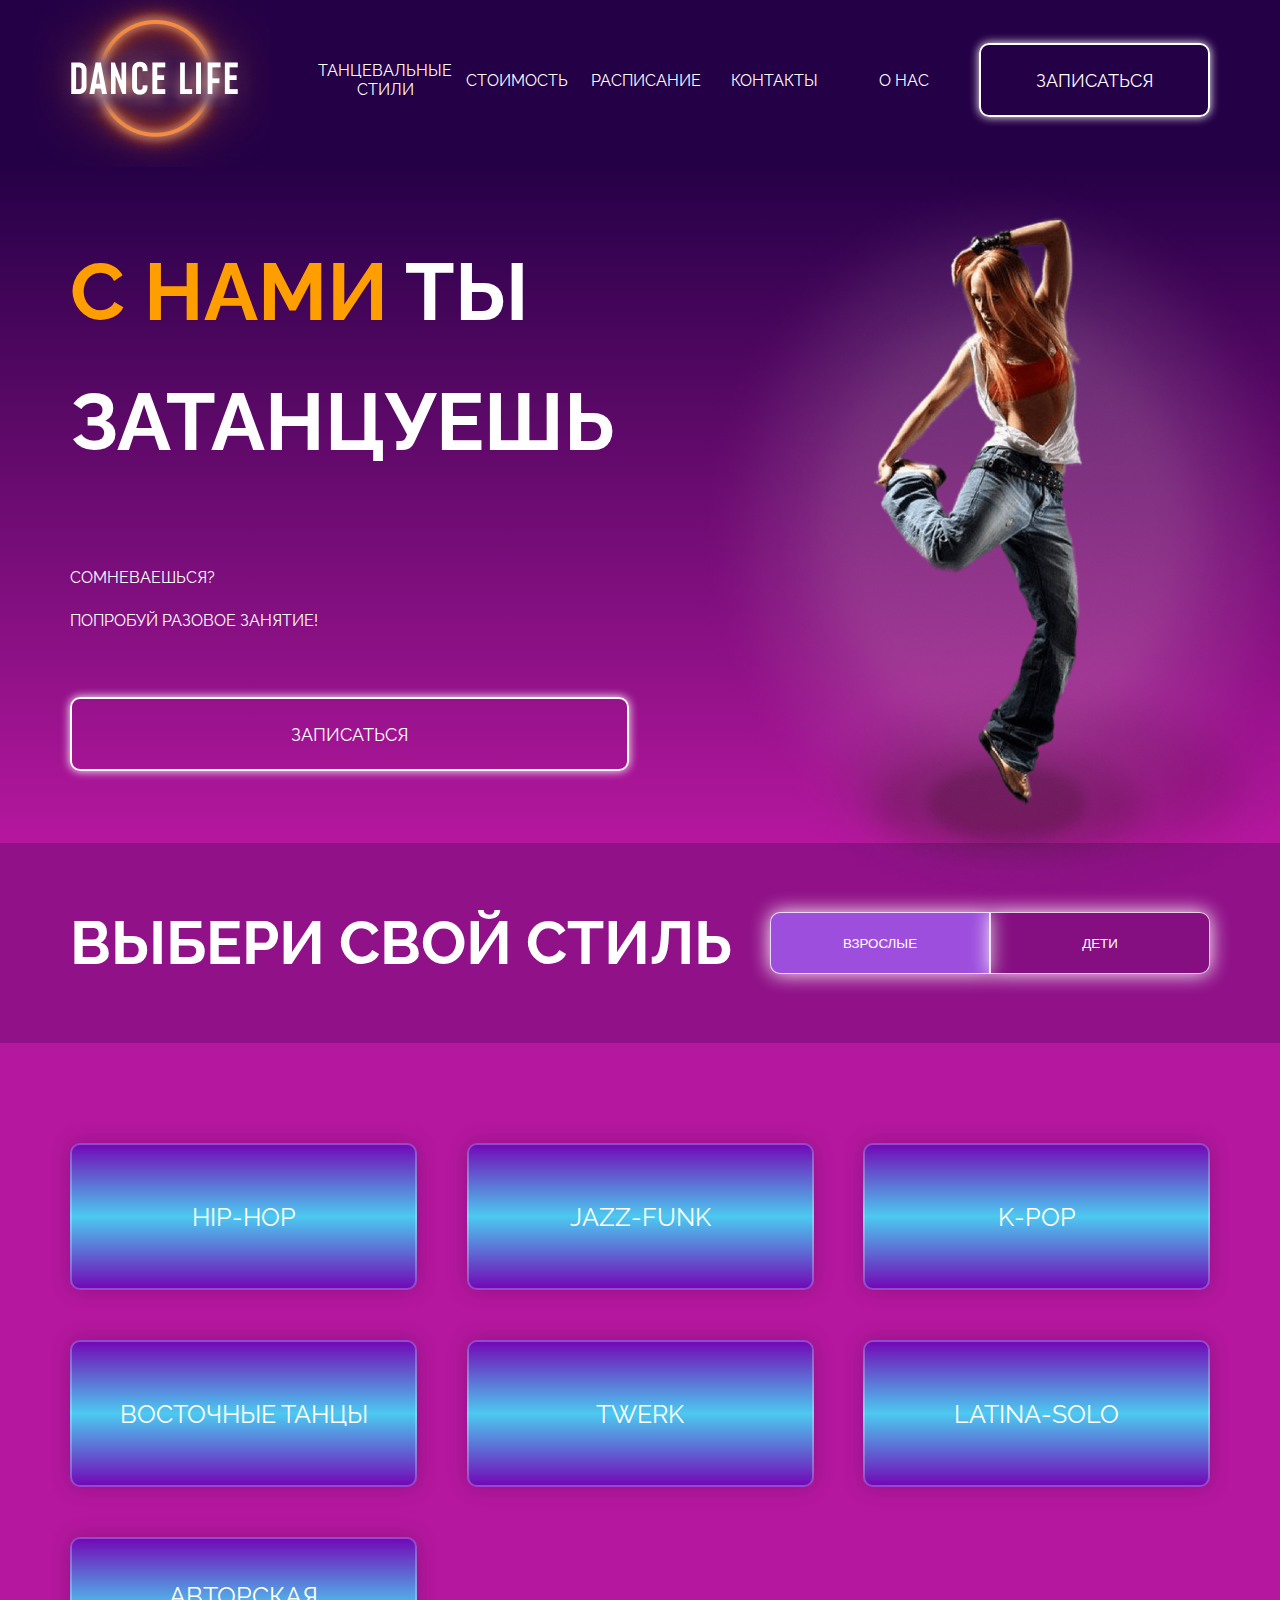
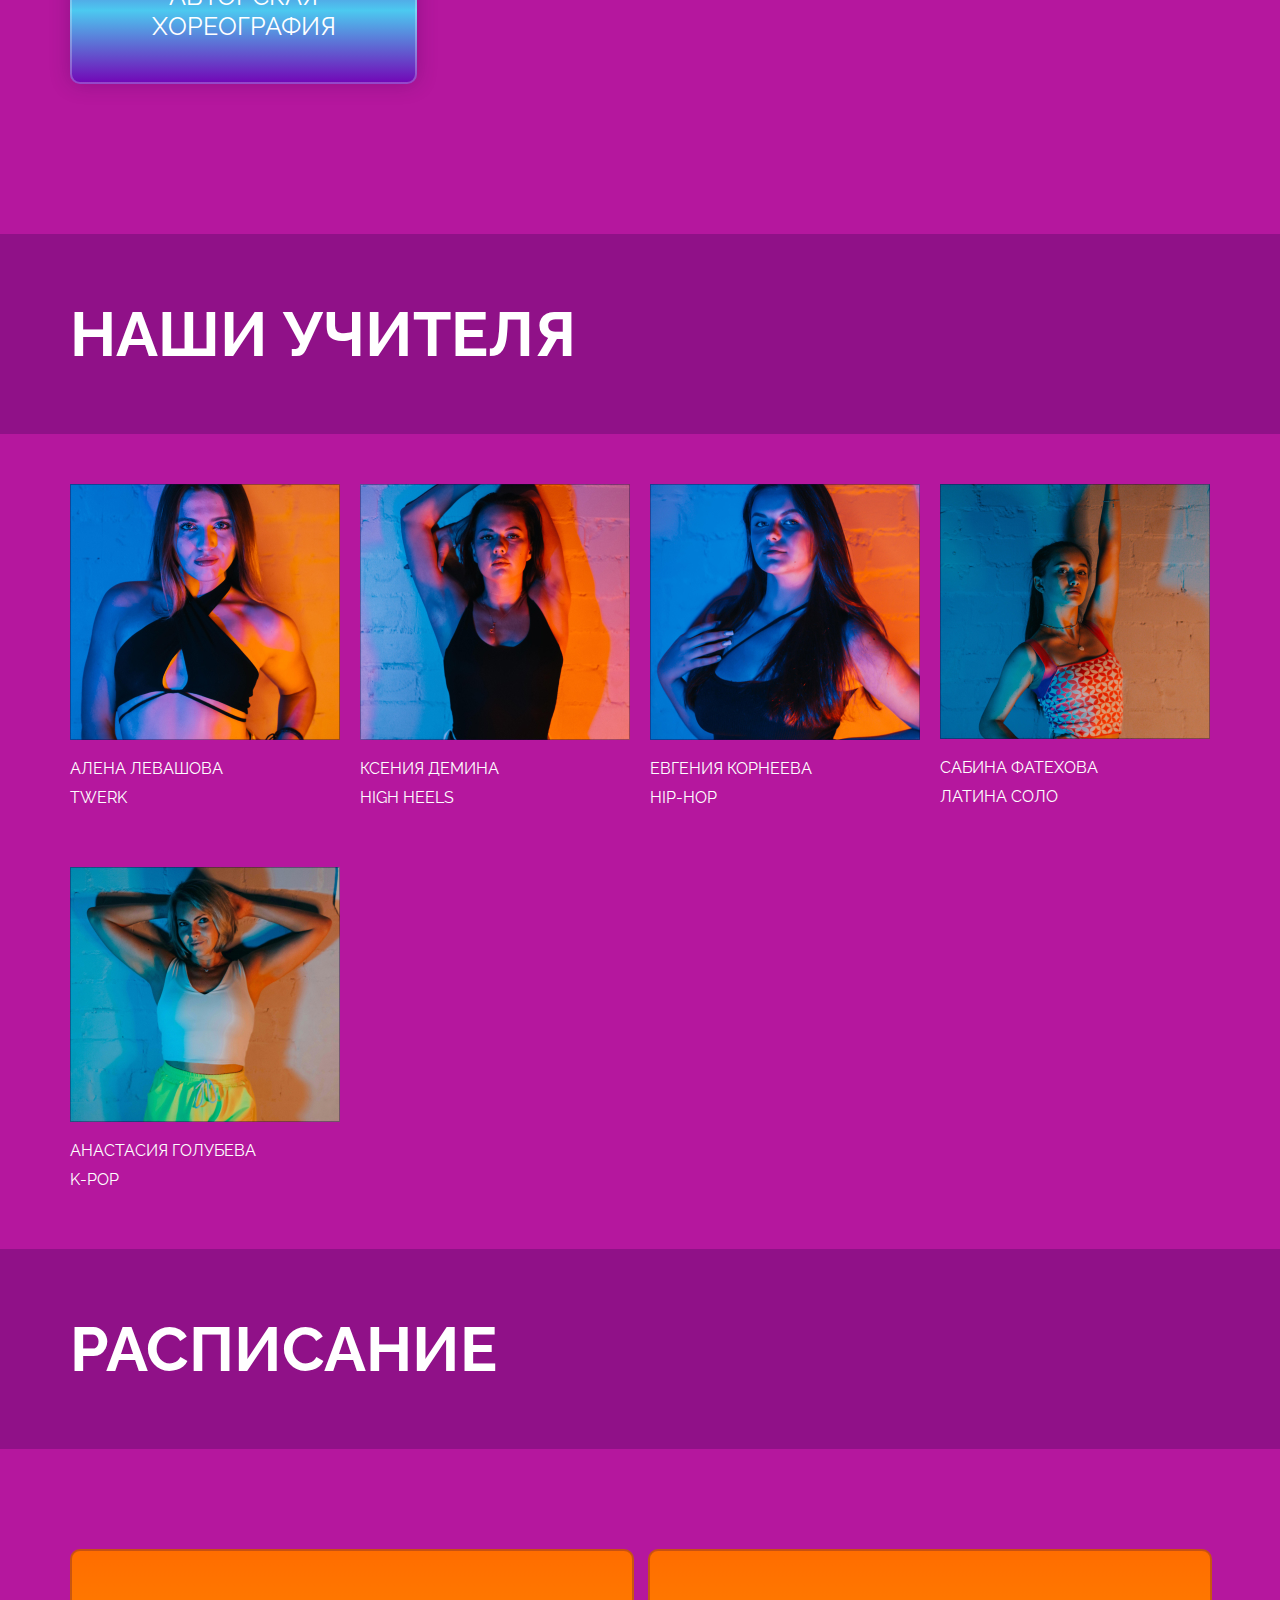
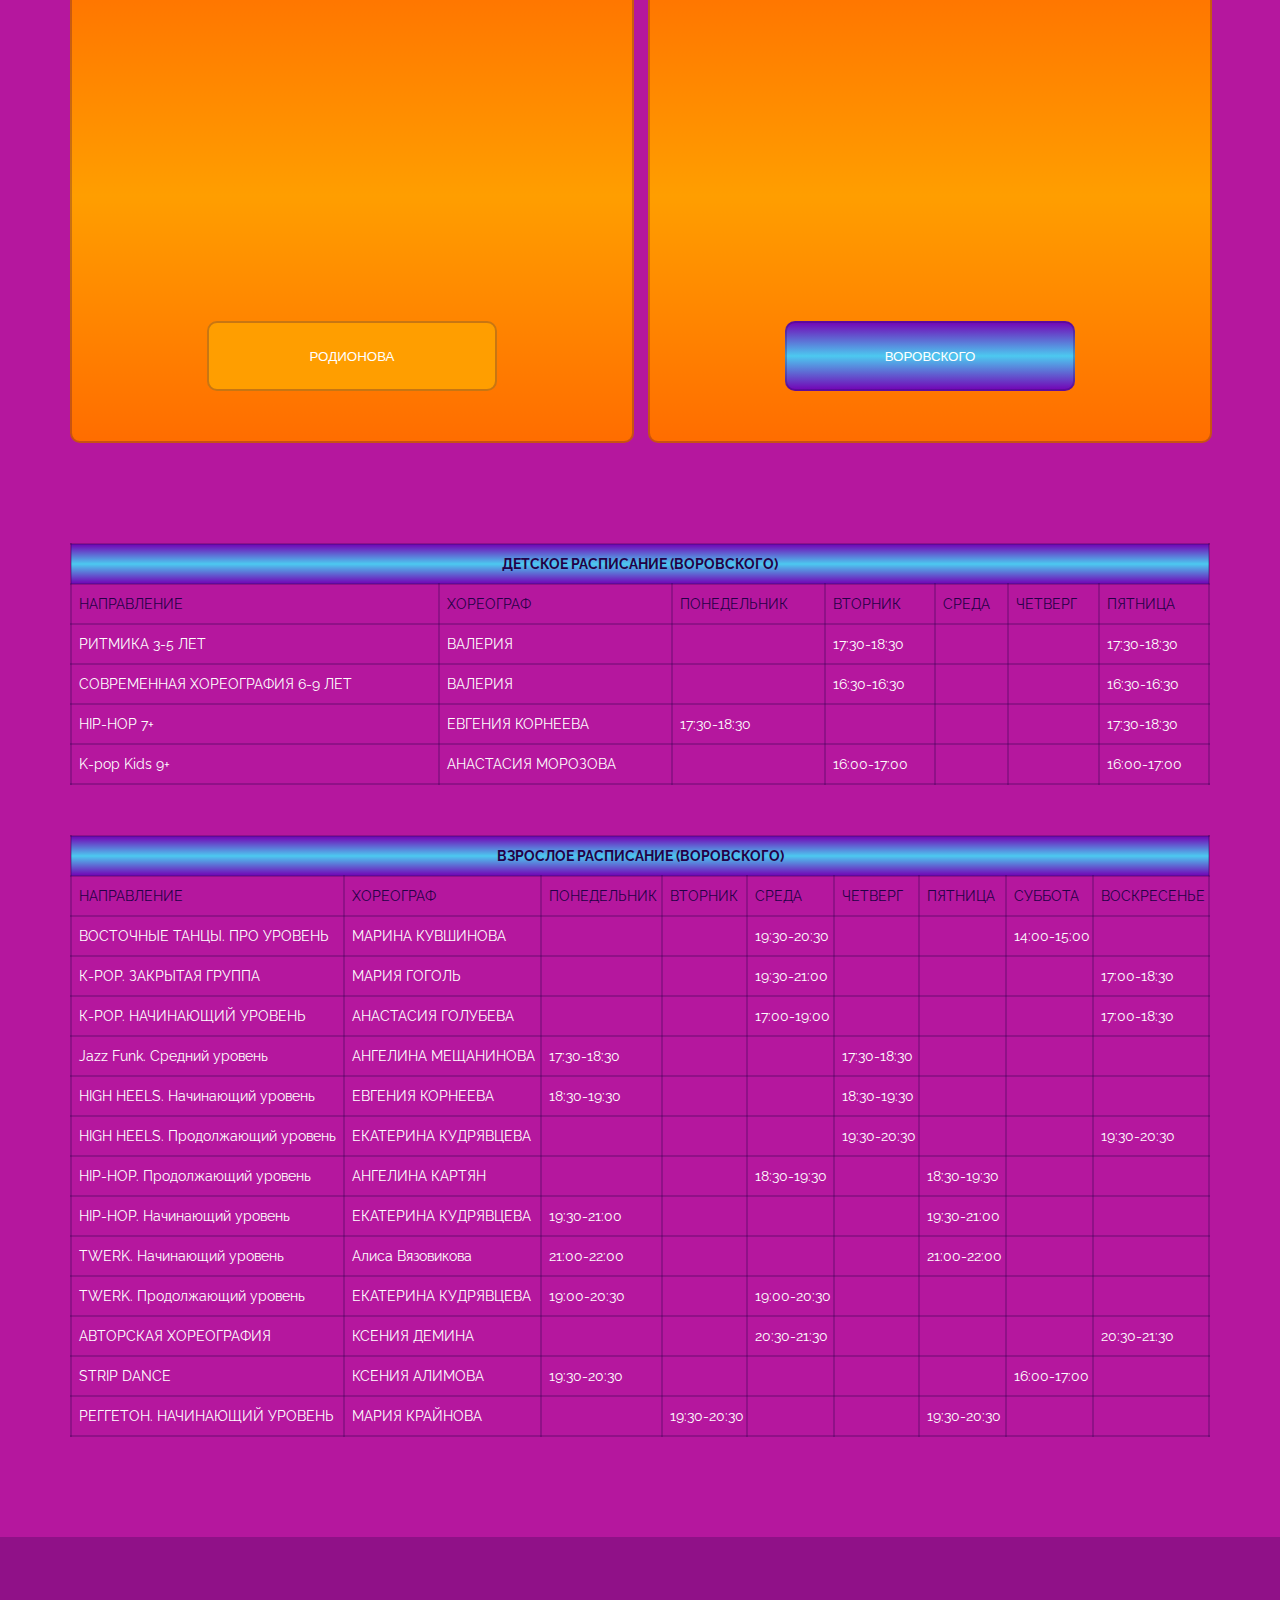
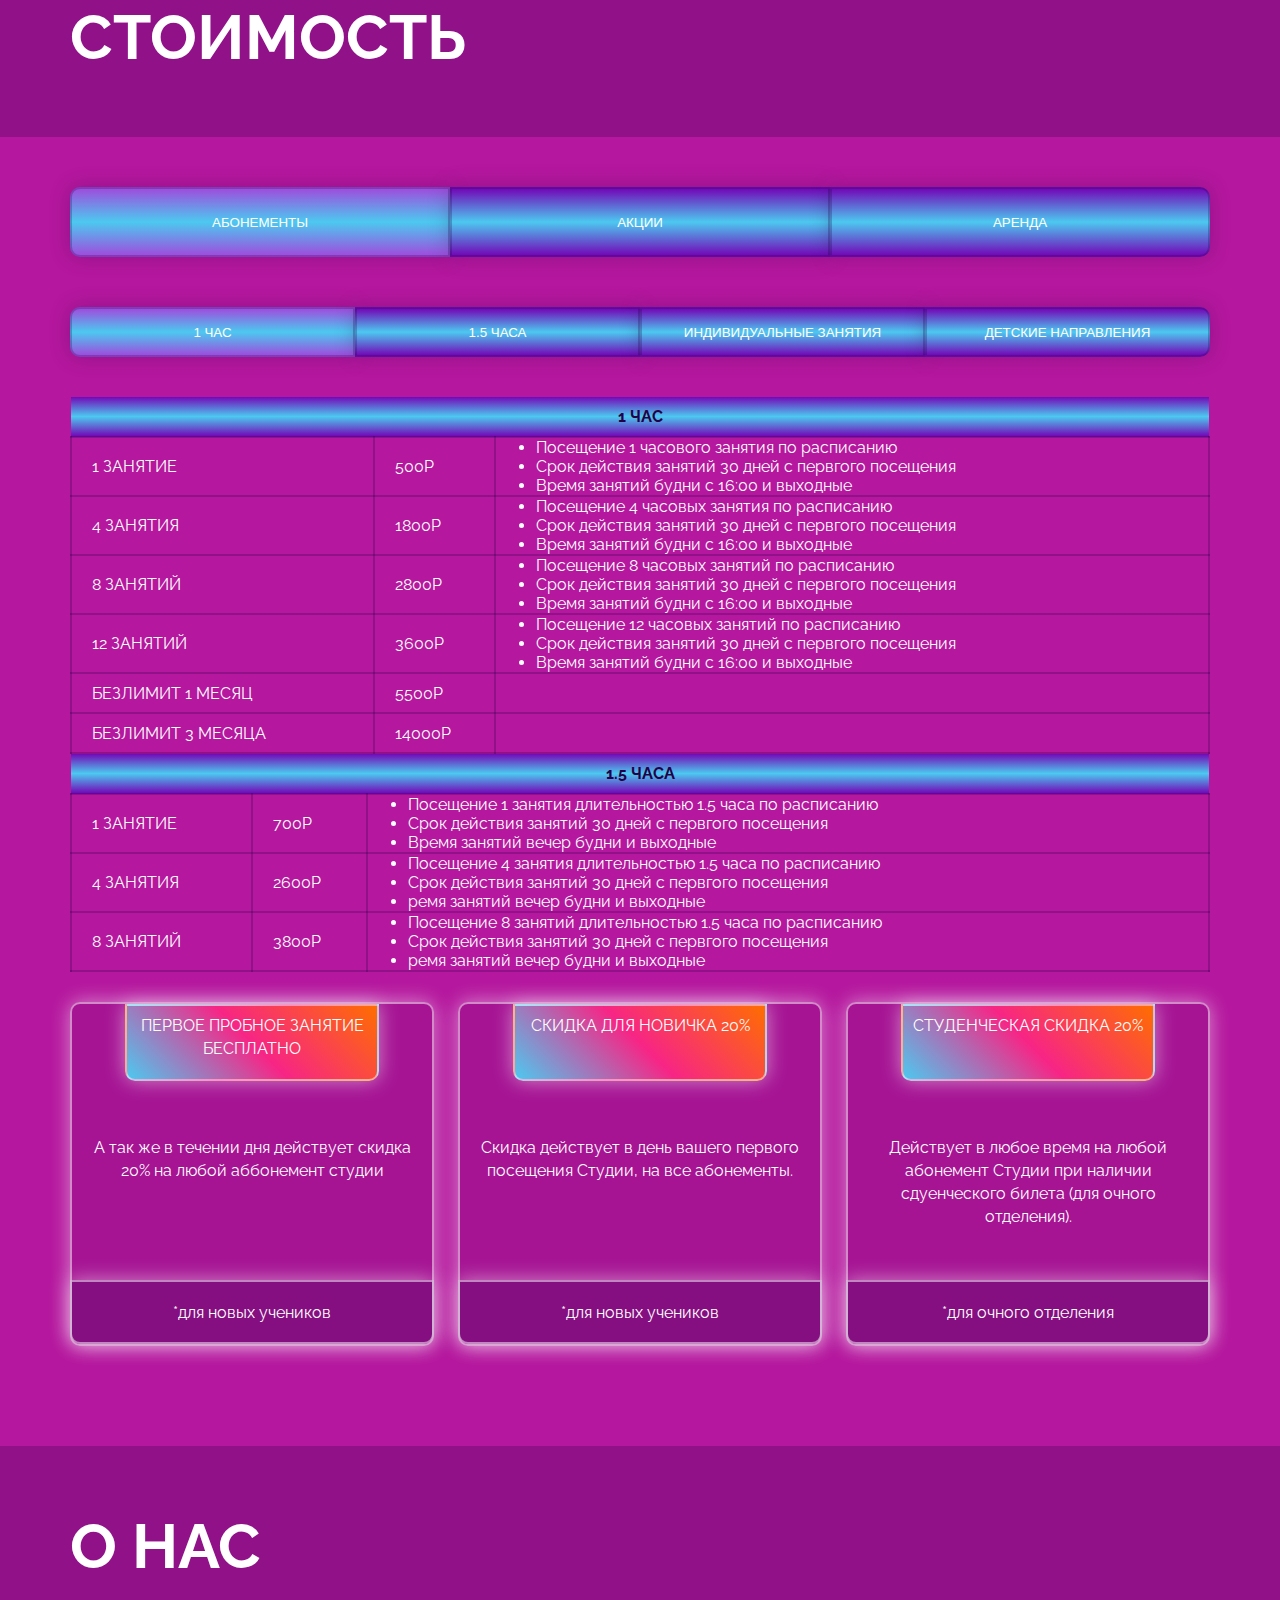
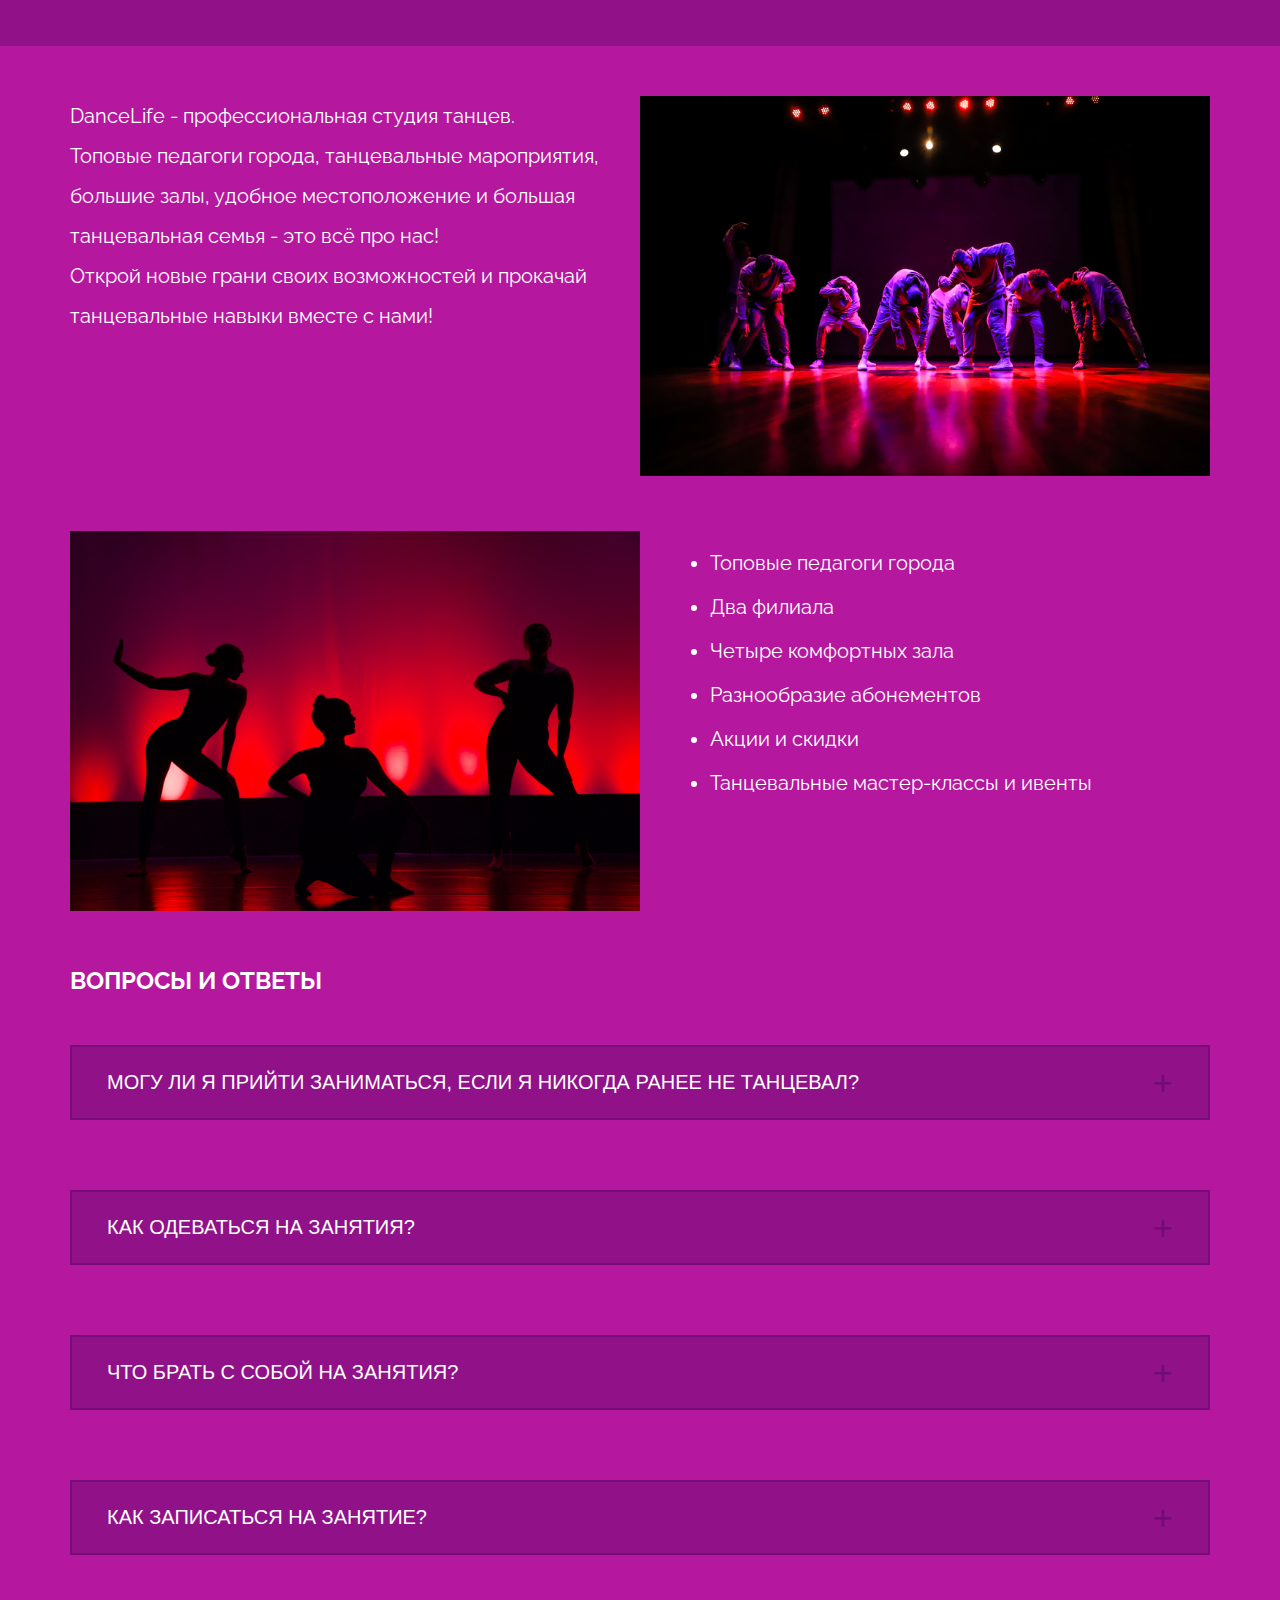
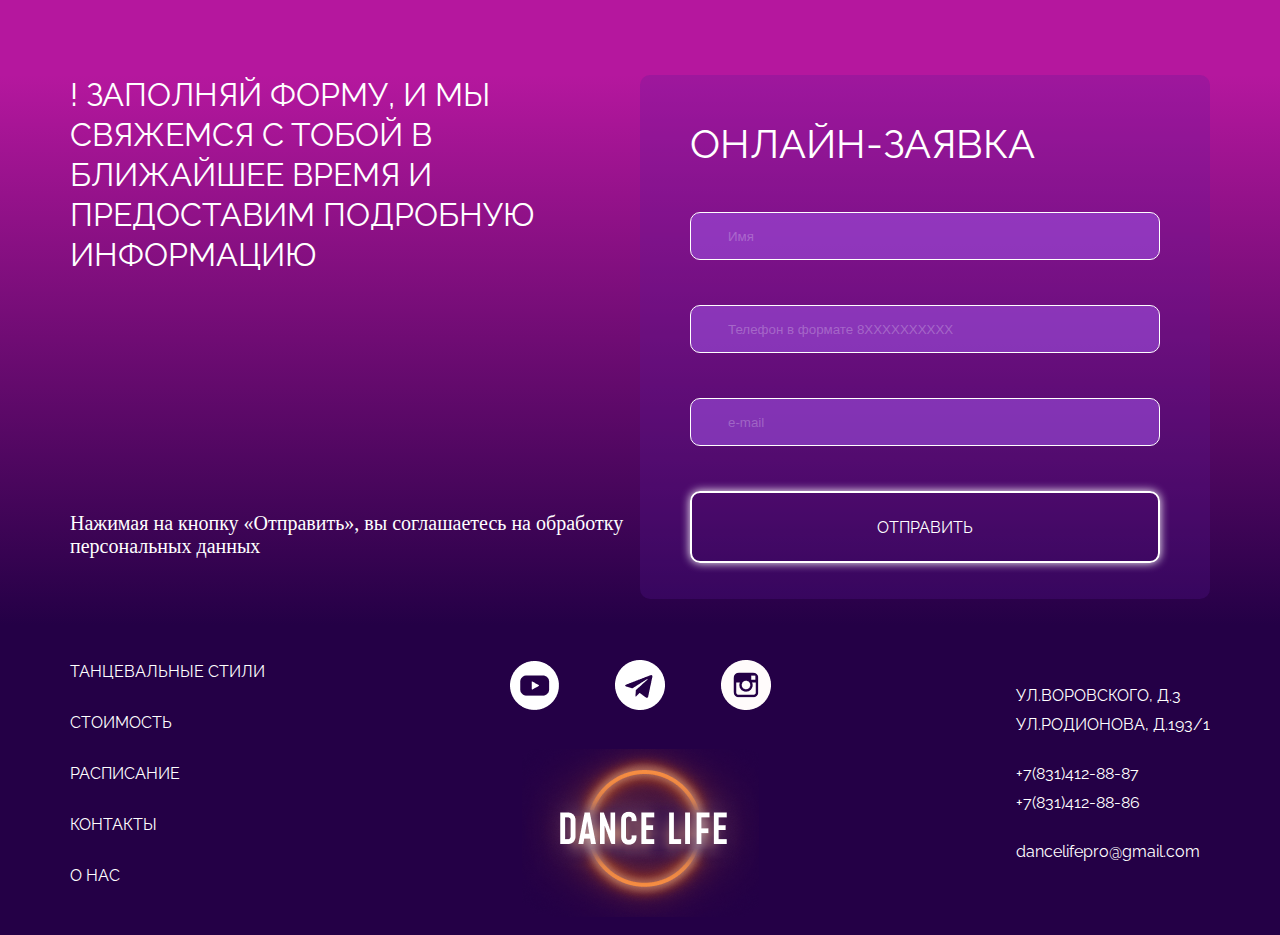
==== index.html @ 8ef7449c "new" ====
<!DOCTYPE html>
<html lang="ru">
<head>
    <meta charset="UTF-8">
    <meta http-equiv="X-UA-Compatible" content="IE=edge">
    <meta name="viewport" content="width=device-width, initial-scale=1.0">
    <link rel="shortcut icon" href="images/Logo3.png" type="image/x-icon">
    <title>DANCE LIFE</title>
    <link rel="stylesheet" href="styles/style.css">
    <link rel="stylesheet" href="styles/media.css">
    <link rel="stylesheet" href="styles/hamburger.css">
</head>
<body>
    <header>
        <div class="header-wrapper">
            <div class="header-container container d-flex flex-sb">
                <div class="header-container__img">
                    <a href="#!"><img src="images/Logo2.png" alt="Логотип"></a>
                </div>
                <!------------ HAMBURGER ------------>
                <button class="header__toggle hamburger hamburger--squeeze" type="button" onclick="this.classList.toggle('is-active')">
                    <span class="hamburger-box">
                    <span class="hamburger-inner"></span>
                    </span>
                </button>

                <nav class="mobile-menu">
                    <ul class="header-container__menu d-flex">
                        <li><a href="#dance-styles">ТАНЦЕВАЛЬНЫЕ СТИЛИ</a></li>
                        <li><a href="#service-cost">СТОИМОСТЬ</a></li>
                        <li><a href="#timetable">РАСПИСАНИЕ</a></li>
                        <li><a href="#record-form">КОНТАКТЫ</a></li>
                        <li><a href="questions-answers">О НАС</a></li>
                    </ul>
                </nav>
                <!------------ HAMBURGER (конец)------------>
                <div class="header__button d-flex">
                    <a href="#record-form">ЗАПИСАТЬСЯ</a>
                </div>
            </div>
        </div>
    </header>

    <main>
        <section class="banner">
            <div class="banner-container container d-flex">
                <div>
                    <h1> <span>С НАМИ</span>  ТЫ ЗАТАНЦУЕШЬ</h1>
                    <div>
                        <p>СОМНЕВАЕШЬСЯ?</p>
                        <p>ПОПРОБУЙ РАЗОВОЕ ЗАНЯТИЕ!</p>
                    </div>
                    <div class="header__button d-flex">
                        <a href="#record-form">ЗАПИСАТЬСЯ</a>
                    </div>
                </div>
                <div>
                    <img src="images/banner-img-2.png" alt="">
                </div>
            </div>
        </section>

        <section class="dance-styles">
            <div class="dance-styles__top-container d-flex ">
                <div class="dance-styles__top container d-flex flex-sb">
                    <h2 id="dance-styles">ВЫБЕРИ СВОЙ СТИЛЬ</h2>
                    <div class="dance-styles__buttons d-flex flex-sb" id="myBtnContainer">
                        <button class="dance-styles-adults btn active" onclick="filterSelection('adults')">ВЗРОСЛЫЕ</button>
                        <button class="dance-styles-kids btn" onclick="filterSelection('kids')">ДЕТИ</button>
                    </div>
                </div>
            </div>
            
            <div class="dance-styles__bottom">
                <div class="container">
                    <div class="dance-styles__blocks dance-styles__blocks-adults d-flex flex-sb flex-wrap">
                        <a href="#!" class="filterDiv adults kids"> 
                            <div class="style__block d-flex">
                                <p>HIP-HOP</p>
                            </div> 
                        </a>
                        <a href="#!" class="filterDiv adults"> 
                            <div class="style__block d-flex">
                                <p>JAZZ-FUNK</p>
                            </div> 
                        </a>
                        <a href="#!" class="filterDiv adults kids"> 
                            <div class="style__block d-flex">
                                <p>K-POP</p>
                            </div> 
                        </a>
                        <a href="#!" class="filterDiv adults"> 
                            <div class="style__block d-flex">
                                <p>ВОСТОЧНЫЕ ТАНЦЫ</p>
                            </div> 
                        </a>
                        <a href="#!" class="filterDiv adults"> 
                            <div class="style__block d-flex">
                                <p>TWERK</p>
                            </div> 
                        </a>
                        <a href="#!" class="filterDiv adults"> 
                            <div class="style__block d-flex">
                                <p>LATINA-SOLO</p>
                            </div> 
                        </a>
                        <a href="#!" class="filterDiv adults kids"> 
                            <div class="style__block d-flex">
                                <p>АВТОРСКАЯ ХОРЕОГРАФИЯ</p>
                            </div> 
                        </a>
                        <a href="#!" class="filterDiv kids"> 
                            <div class="style__block d-flex">
                                <p>РИТМИКА</p>
                            </div> 
                        </a>
                    </div>  
                </div>
            </div>

        </section>
        
        <section class="our-teachers" id="our-teachers">
            <div class="our-teachers__h2 d-flex">
                <div class="container">
                    <h2>НАШИ УЧИТЕЛЯ</h2>
                </div>
                </div>
                <div class="container">
                    <div class="our-teachers__content d-flex flex-sb flex-wrap">
                        <div class="our-teacher">
                            <img src="images/teacer-alena-lev.jpg" alt="АЛЕНА ЛЕВАШОВА">
                            <p>АЛЕНА ЛЕВАШОВА</p>
                            <p>TWERK</p>
                        </div>
                        <div class="our-teacher">
                            <img src="images/teacer-ksen-dem.jpg" alt="КСЕНИЯ ДЕМИНА">
                            <p>КСЕНИЯ ДЕМИНА</p>
                            <p>HIGH HEELS</p>
                        </div>
                        <div class="our-teacher">
                            <img src="images/teacer-evg-kornee.jpg" alt="ЕВГЕНИЯ КОРНЕЕВА">
                            <p>ЕВГЕНИЯ КОРНЕЕВА</p>
                            <p>HIP-HOP</p>
                        </div>
                        <div class="our-teacher">
                            <img src="images/teacer-sabina-fat.jpg" alt="САБИНА ФАТЕХОВА">
                            <p>САБИНА ФАТЕХОВА</p>
                            <p>ЛАТИНА СОЛО</p>
                        </div>
                        <div class="our-teacher">
                            <img src="images/teacer-anas-golub.jpg" alt="АНАСТАСИЯ ГОЛУБЕВА">
                            <p>АНАСТАСИЯ ГОЛУБЕВА</p>
                            <p>K-POP</p>
                        </div>
                    </div>
            </div>
        </section>

        <section class="timetable" id="timetable">
            <div class="timetable-h2 d-flex flex-sb">
                <div class="container">
                    <h2>РАСПИСАНИЕ</h2>
                </div>
            </div>
            <div class="timetable-container container" id="myBtnContainer3">
                <div class="branches d-grid">
                    <div class="timetable-rodionova d-flex" >
                        <!-- <img src="" alt="РОДИОНОВА"> -->
                        <iframe src="https://yandex.ru/map-widget/v1/?um=constructor%3A0ecd281649d4fc5388f6a90ef56847115109322f2852ef82d725cacb4d4cfc19&amp;source=constructor" width="100%" height="100%" border-radius="10" frameborder="0"></iframe>
                        <button class="btn3 active3" onclick="filterSelection2('rodionovafilter')">РОДИОНОВА</button>
                    </div>
                    <div class="timetable-vorovskogo d-flex">
                        <!-- <img src="" alt="ВОРОВСКОГО"> -->
                        <iframe src="https://yandex.ru/map-widget/v1/?um=constructor%3A964d220bfcf5ee834797dbf555eacc2a1877fc448611e76823223dd5d5cfcba0&amp;source=constructor" width="100%" height="100%" frameborder="0"></iframe>
                        <button class="btn3" onclick="filterSelection2('vorovskogofilter')">ВОРОВСКОГО</button>
                    </div>
                </div>

            </div>
            <!---------- РАСПИСАНИЕ РОДИОНОВА ------------->
            <div class="timetable-table__rodionova container rodionovafilter filterDiv2">
                <table class="table__rodionova-kids">
                    <tr>
                        <th colspan="7">
                            ДЕТСКОЕ РАСПИСАНИЕ (ВОРОВСКОГО)
                        </th>
                    </tr>
                    <tr class="table__rodionova--r1">
                        <td>
                            НАПРАВЛЕНИЕ  
                        </td>
                        <td>
                            ХОРЕОГРАФ 
                        </td>
                        <td>
                            ПОНЕДЕЛЬНИК 
                        </td>
                        <td>
                            ВТОРНИК 
                        </td>
                        <td>
                            СРЕДА 
                        </td>
                        <td>
                            ЧЕТВЕРГ 
                        </td>
                        <td>
                            ПЯТНИЦА 
                        </td>
                    </tr>
                    <tr>
                        <td>
                            РИТМИКА 3-5 ЛЕТ  
                        </td>
                        <td>
                            ВАЛЕРИЯ 
                        </td>
                        <!-- ПОНЕДЕЛЬНИК -->
                        <td>
                                
                        </td>
                        <!-- ВТОРНИК -->
                        <td>
                            17:30-18:30 
                        </td>
                        <!-- СРЕДА -->
                        <td>
                                
                        </td>
                        <!-- ЧЕТВЕРГ -->
                        <td>
                            
                        </td>
                        <!-- ПЯТНИЦА -->
                        <td>
                            17:30-18:30 
                        </td>
                    </tr>
                    <tr>
                        <td>
                            СОВРЕМЕННАЯ ХОРЕОГРАФИЯ 6-9 ЛЕТ  
                        </td>
                        <td>
                            ВАЛЕРИЯ 
                        </td>
                        <!-- ПОНЕДЕЛЬНИК -->
                        <td>
                                
                        </td>
                        <!-- ВТОРНИК -->
                        <td>
                            16:30-16:30 
                        </td>
                        <!-- СРЕДА -->
                        <td>
                                
                        </td>
                        <!-- ЧЕТВЕРГ -->
                        <td>
                            
                        </td>
                        <!-- ПЯТНИЦА -->
                        <td>
                            16:30-16:30 
                        </td>
                    </tr>
                    <tr>
                        <td>
                            HIP-HOP 7+ 
                        </td>
                        <td>
                            ЕВГЕНИЯ КОРНЕЕВА 
                        </td>
                        <!-- ПОНЕДЕЛЬНИК -->
                        <td>
                            17:30-18:30
                        </td>
                        <!-- ВТОРНИК -->
                        <td>
                                
                        </td>
                        <!-- СРЕДА -->
                        <td>
                                
                        </td>
                        <!-- ЧЕТВЕРГ -->
                        <td>
                            
                        </td>
                        <!-- ПЯТНИЦА -->
                        <td>
                            17:30-18:30 
                        </td>
                    </tr>
                    <tr>
                        <td>
                            K-pop Kids 9+
                        </td>
                        <td>
                            АНАСТАСИЯ МОРОЗОВА
                        </td>
                        <!-- ПОНЕДЕЛЬНИК -->
                        <td>
                            
                        </td>
                        <!-- ВТОРНИК -->
                        <td>
                            16:00-17:00
                        </td>
                        <!-- СРЕДА -->
                        <td>
                                
                        </td>
                        <!-- ЧЕТВЕРГ -->
                        <td>
                            
                        </td>
                        <!-- ПЯТНИЦА -->
                        <td>
                            16:00-17:00 
                        </td>
                    </tr>
                </table>
            </div>  
            <div class="timetable-table__rodionova container rodionovafilter filterDiv2">
                <table class="table__rodionova-adults">
                    <tr>
                        <th colspan="9">
                            ВЗРОСЛОЕ РАСПИСАНИЕ (ВОРОВСКОГО)
                        </th>
                    </tr>
                    <tr class="table__rodionova--r1">
                        <td>
                            НАПРАВЛЕНИЕ  
                        </td>
                        <td>
                            ХОРЕОГРАФ 
                        </td>
                        <td>
                            ПОНЕДЕЛЬНИК 
                        </td>
                        <td>
                            ВТОРНИК 
                        </td>
                        <td>
                            СРЕДА 
                        </td>
                        <td>
                            ЧЕТВЕРГ 
                        </td>
                        <td>
                            ПЯТНИЦА 
                        </td>
                        <td>
                            СУББОТА 
                        </td>
                        <td>
                            ВОСКРЕСЕНЬЕ 
                        </td>
                    </tr>
                    <tr>
                        <td>
                            ВОСТОЧНЫЕ ТАНЦЫ. ПРО УРОВЕНЬ   
                        </td>
                        <td>
                            МАРИНА КУВШИНОВА
                        </td>
                        <!-- ПОНЕДЕЛЬНИК -->
                        <td>
                                
                        </td>
                        <!-- ВТОРНИК -->
                        <td>
                                
                        </td>
                        <!-- СРЕДА -->
                        <td>
                            19:30-20:30
                        </td>
                        <!-- ЧЕТВЕРГ -->
                        <td>
                            
                        </td>
                        <!-- ПЯТНИЦА -->
                        <td>
                            
                        </td>
                        <!-- СУББОТА -->
                        <td>
                            14:00-15:00
                        </td>
                        <!-- ВОСКРЕСЕНЬЕ -->
                        <td>
                            
                        </td>
                    </tr>
                    <tr>
                        <td>
                            К-РОР. ЗАКРЫТАЯ ГРУППА  
                        </td>
                        <td>
                            МАРИЯ ГОГОЛЬ
                        </td>
                        <!-- ПОНЕДЕЛЬНИК -->
                        <td>
                                
                        </td>
                        <!-- ВТОРНИК -->
                        <td>
                                
                        </td>
                        <!-- СРЕДА -->
                        <td>
                            19:30-21:00
                        </td>
                        <!-- ЧЕТВЕРГ -->
                        <td>
                            
                        </td>
                        <!-- ПЯТНИЦА -->
                        <td>
                                
                        </td>
                        <!-- СУББОТА -->
                        <td>
                        
                        </td>
                        <!-- ВОСКРЕСЕНЬЕ -->
                        <td>
                            17:00-18:30
                        </td>
                    </tr>
                    <tr>
                        <td>
                            К-РОР. НАЧИНАЮЩИЙ УРОВЕНЬ 
                        </td>
                        <td>
                            АНАСТАСИЯ ГОЛУБЕВА
                        </td>
                        <!-- ПОНЕДЕЛЬНИК -->
                        <td>
                            
                        </td>
                        <!-- ВТОРНИК -->
                        <td>
                                
                        </td>
                        <!-- СРЕДА -->
                        <td>
                            17:00-19:00
                        </td>
                        <!-- ЧЕТВЕРГ -->
                        <td>
                            
                        </td>
                        <!-- ПЯТНИЦА -->
                        <td>
                            
                        </td>

                        <!-- СУББОТА -->
                        <td>
                        
                        </td>
                        <!-- ВОСКРЕСЕНЬЕ -->
                        <td>
                            17:00-18:30
                        </td>
                    </tr>
                    <tr>
                        <td>
                            Jazz Funk. Средний уровень
                        </td>
                        <td>
                            АНГЕЛИНА МЕЩАНИНОВА
                        </td>
                        <!-- ПОНЕДЕЛЬНИК -->
                        <td>
                            17:30-18:30
                        </td>
                        <!-- ВТОРНИК -->
                        <td>
                            
                        </td>
                        <!-- СРЕДА -->
                        <td>
                                
                        </td>
                        <!-- ЧЕТВЕРГ -->
                        <td>
                            17:30-18:30
                        </td>
                        <!-- ПЯТНИЦА -->
                        <td>
                            
                        </td>
                        <!-- СУББОТА -->
                        <td>
                        
                        </td>
                        <!-- ВОСКРЕСЕНЬЕ -->
                        <td>
                            
                        </td>
                    </tr>
                    <tr>
                        <td>
                            HIGH HEELS. Начинающий уровень
                        </td>
                        <td>
                            ЕВГЕНИЯ КОРНЕЕВА
                        </td>
                        <!-- ПОНЕДЕЛЬНИК -->
                        <td>
                            18:30-19:30
                        </td>
                        <!-- ВТОРНИК -->
                        <td>
                            
                        </td>
                        <!-- СРЕДА -->
                        <td>
                                
                        </td>
                        <!-- ЧЕТВЕРГ -->
                        <td>
                            18:30-19:30
                        </td>
                        <!-- ПЯТНИЦА -->
                        <td>
                            
                        </td>
                        <!-- СУББОТА -->
                        <td>
                        
                        </td>
                        <!-- ВОСКРЕСЕНЬЕ -->
                        <td>
                            
                        </td>
                    </tr>
                    <tr>
                        <td>
                            HIGH HEELS. Продолжающий уровень
                        </td>
                        <td>
                            ЕКАТЕРИНА КУДРЯВЦЕВА
                        </td>
                        <!-- ПОНЕДЕЛЬНИК -->
                        <td>
                            
                        </td>
                        <!-- ВТОРНИК -->
                        <td>
                            
                        </td>
                        <!-- СРЕДА -->
                        <td>
                                
                        </td>
                        <!-- ЧЕТВЕРГ -->
                        <td>
                            19:30-20:30
                        </td>
                        <!-- ПЯТНИЦА -->
                        <td>
                            
                        </td>
                        <!-- СУББОТА -->
                        <td>
                        
                        </td>
                        <!-- ВОСКРЕСЕНЬЕ -->
                        <td>
                            19:30-20:30
                        </td>
                    </tr>
                    <tr>
                        <td>
                            HIP-HOP. Продолжающий уровень
                        </td>
                        <td>
                            АНГЕЛИНА КАРТЯН
                        </td>
                        <!-- ПОНЕДЕЛЬНИК -->
                        <td>
                            
                        </td>
                        <!-- ВТОРНИК -->
                        <td>
                            
                        </td>
                        <!-- СРЕДА -->
                        <td>
                            18:30-19:30
                        </td>
                        <!-- ЧЕТВЕРГ -->
                        <td>
                            
                        </td>
                        <!-- ПЯТНИЦА -->
                        <td>
                            18:30-19:30
                        </td>
                        <!-- СУББОТА -->
                        <td>
                        
                        </td>
                        <!-- ВОСКРЕСЕНЬЕ -->
                        <td>
                            
                        </td>
                    </tr>
                    <tr>
                        <td>
                            HIP-HOP. Начинающий уровень
                        </td>
                        <td>
                            ЕКАТЕРИНА КУДРЯВЦЕВА
                        </td>
                        <!-- ПОНЕДЕЛЬНИК -->
                        <td>
                            19:30-21:00
                        </td>
                        <!-- ВТОРНИК -->
                        <td>
                            
                        </td>
                        <!-- СРЕДА -->
                        <td>
                                
                        </td>
                        <!-- ЧЕТВЕРГ -->
                        <td>
                            
                        </td>
                        <!-- ПЯТНИЦА -->
                        <td>
                            19:30-21:00
                        </td>
                        <!-- СУББОТА -->
                        <td>
                        
                        </td>
                        <!-- ВОСКРЕСЕНЬЕ -->
                        <td>
                            
                        </td>
                    </tr>
                    <tr>
                        <td>
                            TWERK. Начинающий уровень
                        </td>
                        <td>
                            Алиса Вязовикова
                        </td>
                        <!-- ПОНЕДЕЛЬНИК -->
                        <td>
                            21:00-22:00
                        </td>
                        <!-- ВТОРНИК -->
                        <td>
                            
                        </td>
                        <!-- СРЕДА -->
                        <td>
                                
                        </td>
                        <!-- ЧЕТВЕРГ -->
                        <td>
                            
                        </td>
                        <!-- ПЯТНИЦА -->
                        <td>
                            21:00-22:00
                        </td>
                        <!-- СУББОТА -->
                        <td>
                        
                        </td>
                        <!-- ВОСКРЕСЕНЬЕ -->
                        <td>
                            
                        </td>
                    </tr>
                    <tr>
                        <td>
                            TWERK. Продолжающий уровень
                        </td>
                        <td>
                            ЕКАТЕРИНА КУДРЯВЦЕВА
                        </td>
                        <!-- ПОНЕДЕЛЬНИК -->
                        <td>
                            19:00-20:30
                        </td>
                        <!-- ВТОРНИК -->
                        <td>
                            
                        </td>
                        <!-- СРЕДА -->
                        <td>
                            19:00-20:30
                        </td>
                        <!-- ЧЕТВЕРГ -->
                        <td>
                            
                        </td>
                        <!-- ПЯТНИЦА -->
                        <td>
                            
                        </td>
                        <!-- СУББОТА -->
                        <td>
                        
                        </td>
                        <!-- ВОСКРЕСЕНЬЕ -->
                        <td>
                            
                        </td>
                    </tr>
                    <tr>
                        <td>
                            АВТОРСКАЯ ХОРЕОГРАФИЯ
                        </td>
                        <td>
                            КСЕНИЯ ДЕМИНА
                        </td>
                        <!-- ПОНЕДЕЛЬНИК -->
                        <td>
                            
                        </td>
                        <!-- ВТОРНИК -->
                        <td>
                            
                        </td>
                        <!-- СРЕДА -->
                        <td>
                            20:30-21:30
                        </td>
                        <!-- ЧЕТВЕРГ -->
                        <td>
                            
                        </td>
                        <!-- ПЯТНИЦА -->
                        <td>
                            
                        </td>
                        <!-- СУББОТА -->
                        <td>
                        
                        </td>
                        <!-- ВОСКРЕСЕНЬЕ -->
                        <td>
                            20:30-21:30
                        </td>
                    </tr>
                    <tr>
                        <td>
                            STRIP DANCE
                        </td>
                        <td>
                            КСЕНИЯ АЛИМОВА
                        </td>
                        <!-- ПОНЕДЕЛЬНИК -->
                        <td>
                            19:30-20:30
                        </td>
                        <!-- ВТОРНИК -->
                        <td>
                            
                        </td>
                        <!-- СРЕДА -->
                        <td>
                                
                        </td>
                        <!-- ЧЕТВЕРГ -->
                        <td>
                            
                        </td>
                        <!-- ПЯТНИЦА -->
                        <td>
                            
                        </td>
                        <!-- СУББОТА -->
                        <td>
                            16:00-17:00
                        </td>
                        <!-- ВОСКРЕСЕНЬЕ -->
                        <td>
                            
                        </td>
                    </tr>
                    <tr>
                        <td>
                            РЕГГЕТОН. НАЧИНАЮЩИЙ УРОВЕНЬ
                        </td>
                        <td>
                            МАРИЯ КРАЙНОВА
                        </td>
                        <!-- ПОНЕДЕЛЬНИК -->
                        <td>
                            
                        </td>
                        <!-- ВТОРНИК -->
                        <td>
                            19:30-20:30
                        </td>
                        <!-- СРЕДА -->
                        <td>
                                
                        </td>
                        <!-- ЧЕТВЕРГ -->
                        <td>
                            
                        </td>
                        <!-- ПЯТНИЦА -->
                        <td>
                            19:30-20:30
                        </td>
                        <!-- СУББОТА -->
                        <td>
                        
                        </td>
                        <!-- ВОСКРЕСЕНЬЕ -->
                        <td>
                                
                        </td>
                    </tr>
                </table>
            </div>
            <!---------- РАСПИСАНИЕ ВОРОВСКОГО ------------->    
            <div class="timetable-table__rodionova container vorovskogofilter filterDiv2">
                <table class="table__rodionova-kids">
                    <tr>
                        <th colspan="7">
                            ДЕТСКОЕ РАСПИСАНИЕ (ВОРОВСКОГО)
                        </th>
                    </tr>
                    <tr class="table__rodionova--r1">
                        <td>
                            НАПРАВЛЕНИЕ  
                        </td>
                        <td>
                            ХОРЕОГРАФ 
                        </td>
                        <td>
                            ПОНЕДЕЛЬНИК 
                        </td>
                        <td>
                            ВТОРНИК 
                        </td>
                        <td>
                            СРЕДА 
                        </td>
                        <td>
                            ЧЕТВЕРГ 
                        </td>
                        <td>
                            ПЯТНИЦА 
                        </td>
                    </tr>
                    <tr>
                        <td>
                            РИТМИКА 3-5 ЛЕТ  
                        </td>
                        <td>
                            САБИНА ФАТЕХОВА 
                        </td>
                        <!-- ПОНЕДЕЛЬНИК -->
                        <td>
                                
                        </td>
                        <!-- ВТОРНИК -->
                        <td>
                                
                        </td>
                        <!-- СРЕДА -->
                        <td>
                            17:30-18:30
                        </td>
                        <!-- ЧЕТВЕРГ -->
                        <td>
                            
                        </td>
                        <!-- ПЯТНИЦА -->
                        <td>
                            16:30-17:30 
                        </td>
                    </tr>
                    <tr>
                        <td>
                            СОВРЕМЕННАЯ ХОРЕОГРАФИЯ 5-8 ЛЕТ  
                        </td>
                        <td>
                            ИРИНА АНТОНЕЦ 
                        </td>
                        <!-- ПОНЕДЕЛЬНИК -->
                        <td>
                            17:30-18:30
                        </td>
                        <!-- ВТОРНИК -->
                        <td>
                            
                        </td>
                        <!-- СРЕДА -->
                        <td>
                                
                        </td>
                        <!-- ЧЕТВЕРГ -->
                        <td>
                            
                        </td>
                        <!-- ПЯТНИЦА -->
                        <td>
                            17:30-18:30
                        </td>
                    </tr>
                </table>
            </div>  
            <div class="timetable-table__rodionova container vorovskogofilter filterDiv2">
                <table class="table__rodionova-adults">
                    <tr>
                        <th colspan="9">
                            ВЗРОСЛОЕ РАСПИСАНИЕ (ВОРОВСКОГО) 
                        </th>
                    </tr>
                    <tr class="table__rodionova--r1">
                        <td>
                            НАПРАВЛЕНИЕ  
                        </td>
                        <td>
                            ХОРЕОГРАФ 
                        </td>
                        <td>
                            ПОНЕДЕЛЬНИК 
                        </td>
                        <td>
                            ВТОРНИК 
                        </td>
                        <td>
                            СРЕДА 
                        </td>
                        <td>
                            ЧЕТВЕРГ 
                        </td>
                        <td>
                            ПЯТНИЦА 
                        </td>
                        <td>
                            СУББОТА 
                        </td>
                    </tr>
                    <tr>
                        <td>
                            K-POP   
                        </td>
                        <td>
                            ДАША ШИШОВА
                        </td>
                        <!-- ПОНЕДЕЛЬНИК -->
                        <td>
                            18:30-19:30
                        </td>
                        <!-- ВТОРНИК -->
                        <td>
                                
                        </td>
                        <!-- СРЕДА -->
                        <td>
                            20:30-21:30
                        </td>
                        <!-- ЧЕТВЕРГ -->
                        <td>
                            
                        </td>
                        <!-- ПЯТНИЦА -->
                        <td>
                            
                        </td>
                        <!-- СУББОТА -->
                        <td>
    
                        </td>
                    </tr>
                    <tr>
                        <td>
                            TWERK  
                        </td>
                        <td>
                            АЛЕНА ЛЕВАШОВА
                        </td>
                        <!-- ПОНЕДЕЛЬНИК -->
                        <td>
                                
                        </td>
                        <!-- ВТОРНИК -->
                        <td>
                            20:30-21:30
                        </td>
                        <!-- СРЕДА -->
                        <td>
                            
                        </td>
                        <!-- ЧЕТВЕРГ -->
                        <td>
                            20:30-21:30
                        </td>
                        <!-- ПЯТНИЦА -->
                        <td>
                                
                        </td>
                        <!-- СУББОТА -->
                        <td>
                        
                        </td>
                    </tr>
                    <tr>
                        <td>
                            HIGH HEELS
                        </td>
                        <td>
                            КСЕНИЯ ДЕМИНА
                        </td>
                        <!-- ПОНЕДЕЛЬНИК -->
                        <td>
                            19:30-20:30
                        </td>
                        <!-- ВТОРНИК -->
                        <td>
                            
                        </td>
                        <!-- СРЕДА -->
                        <td>
                                
                        </td>
                        <!-- ЧЕТВЕРГ -->
                        <td>
                            
                        </td>
                        <!-- ПЯТНИЦА -->
                        <td>
                            19:30-20:30
                        </td>
                        <!-- СУББОТА -->
                        <td>
                        
                        </td>
                    </tr>
                    <tr>
                        <td>
                            Latin Dance Fitness
                        </td>
                        <td>
                            ЕЛЕНА ВОРОНИНА
                        </td>
                        <!-- ПОНЕДЕЛЬНИК -->
                        <td>
                            
                        </td>
                        <!-- ВТОРНИК -->
                        <td>
                            
                        </td>
                        <!-- СРЕДА -->
                        <td>
                                
                        </td>
                        <!-- ЧЕТВЕРГ -->
                        <td>
                            
                        </td>
                        <!-- ПЯТНИЦА -->
                        <td>
                            
                        </td>
                        <!-- СУББОТА -->
                        <td>
                            12:30-13:30
                        </td>
                    </tr>
                    <tr>
                        <td>
                            JAZZ-FUNK
                        </td>
                        <td>
                            ИРИНА МИТРОФАНОВА
                        </td>
                        <!-- ПОНЕДЕЛЬНИК -->
                        <td>
                            17:30-18:30
                        </td>
                        <!-- ВТОРНИК -->
                        <td>
                            19:30-20:30 
                        </td>
                        <!-- СРЕДА -->
                        <td>
                            
                        </td>
                        <!-- ЧЕТВЕРГ -->
                        <td>
                            19:30-20:30 
                        </td>
                        <!-- ПЯТНИЦА -->
                        <td>
                            
                        </td>
                        <!-- СУББОТА -->
                        <td>
                        
                        </td>
                    </tr>
                    <tr>
                        <td>
                            ЛАТИНА
                        </td>
                        <td>
                            САБИНА ФАТЕХОВА
                        </td>
                        <!-- ПОНЕДЕЛЬНИК -->
                        <td>
                            
                        </td>
                        <!-- ВТОРНИК -->
                        <td>
                            
                        </td>
                        <!-- СРЕДА -->
                        <td>
                            19:30-20:30
                        </td>
                        <!-- ЧЕТВЕРГ -->
                        <td>
                            
                        </td>
                        <!-- ПЯТНИЦА -->
                        <td>
                            18:30-19:30
                        </td>
                        <!-- СУББОТА -->
                        <td>
                            
                        </td>
                    </tr>
                </table>
            </div>              
        </section>

        <section class="service-cost" id="service-cost">
            <div class="service-cost-h2 d-flex">
                <h2 class="container">СТОИМОСТЬ</h2>
            </div>
            <div class="service-cost-container container">
                <div class="service-cost-btn d-grid" id="myBtnContainer4">
                    <button class="btn4 active4 subscription" onclick="filterSelection4('service-cost-info')">АБОНЕМЕНТЫ</button>
                    <button class="btn4 promotions" onclick="filterSelection4('promotions-info')">АКЦИИ</button>
                    <button class="btn4 rent" onclick="filterSelection4('rent-ifo')">АРЕНДА</button>
                </div>
                <div class="service-cost-info filterDiv4">
                    <div class="service-cost-info subscription-info">
                        <div class="subscription-kids-btn d-grid" id="myBtnContainer5">
                            <button class="btn5 active5 subscription-1h-btn" onclick="filterSelection5('subscription-1h')">1 ЧАС</button>
                            <button class="btn5 subscription-1h-30m-btn" onclick="filterSelection5('subscription-1h-30m')">1.5 ЧАСА</button>
                            <button class="btn5 subscription-individual-sessions-btn" onclick="filterSelection5('subscription-individual-sessions')">ИНДИВИДУАЛЬНЫЕ ЗАНЯТИЯ</button>
                            <button class="btn5 subscription-kids-btn" onclick="filterSelection5('subscription-kids')">ДЕТСКИЕ НАПРАВЛЕНИЯ</button>
                        </div>
                        <div class="subscription-1h filterDiv5">
                            <table>
                                <tr>
                                    <th colspan="3">
                                        1 ЧАС 
                                    </th>
                                </tr>
                                <tr>
                                    <td>1 ЗАНЯТИЕ</td>
                                    <td>500Р</td>
                                    <td> 
                                        <ul>
                                            <li>Посещение 1 часового занятия по расписанию</li>
                                            <li>Срок действия занятий 30 дней с первгого посещения</li>
                                            <li>Время занятий будни с 16:00 и выходные</li>
                                        </ul>
                                    </td>
                                </tr>
                                <tr>
                                    <td>4 ЗАНЯТИЯ</td>
                                    <td>1800Р</td>
                                    <td> 
                                        <ul>
                                            <li>Посещение 4 часовых занятия по расписанию</li>
                                            <li>Срок действия занятий 30 дней с первгого посещения</li>
                                            <li>Время занятий будни с 16:00 и выходные</li>
                                        </ul>
                                    </td>
                                </tr>
                                <tr>
                                    <td>8 ЗАНЯТИЙ</td>
                                    <td>2800Р</td>
                                    <td> 
                                        <ul>
                                            <li>Посещение 8 часовых занятий по расписанию</li>
                                            <li>Срок действия занятий 30 дней с первгого посещения</li>
                                            <li>Время занятий будни с 16:00 и выходные</li>
                                        </ul>
                                    </td>
                                    
                                </tr>
                                <tr>
                                    <td>12 ЗАНЯТИЙ</td>
                                    <td>3600Р</td>
                                    <td> 
                                        <ul>
                                            <li>Посещение 12 часовых занятий по расписанию</li>
                                            <li>Срок действия занятий 30 дней с первгого посещения</li>
                                            <li>Время занятий будни с 16:00 и выходные</li>
                                        </ul>
                                    </td>
                                </tr>
                                <tr>
                                    <td>БЕЗЛИМИТ 1 МЕСЯЦ</td>
                                    <td>5500Р</td>
                                    <td></td>
                                </tr>
                                <tr>
                                    <td>БЕЗЛИМИТ 3 МЕСЯЦА</td>
                                    <td>14000Р</td>
                                    <td></td>
                                </tr>
                            </table>
                        </div>
                        <div class="subscription-1h-30m filterDiv5">
                            <table>
                                <tr>
                                    <th colspan="3">
                                        1.5 ЧАСА
                                    </th>
                                </tr>
                                <tr>
                                    <td>1 ЗАНЯТИЕ</td>
                                    <td>700Р</td>
                                    <td> 
                                        <ul>
                                            <li>Посещение 1 занятия длительностью 1.5 часа по расписанию</li>
                                            <li>Срок действия занятий 30 дней с первгого посещения</li>
                                            <li>Время занятий вечер будни и выходные</li>
                                        </ul>
                                    </td>
                                </tr>
                                <tr>
                                    <td>4 ЗАНЯТИЯ</td>
                                    <td>2600Р</td>
                                    <td> 
                                        <ul>
                                            <li>Посещение 4 занятия длительностью 1.5 часа по расписанию</li>
                                            <li>Срок действия занятий 30 дней с первгого посещения</li>
                                            <li>ремя занятий вечер будни и выходные</li>
                                        </ul>
                                    </td>
                                </tr>
                                <tr>
                                    <td>8 ЗАНЯТИЙ</td>
                                    <td>3800Р</td>
                                    <td> 
                                        <ul>
                                            <li>Посещение 8 занятий длительностью 1.5 часа по расписанию</li>
                                            <li>Срок действия занятий 30 дней с первгого посещения</li>
                                            <li>ремя занятий вечер будни и выходные</li>
                                        </ul>
                                    </td>
                                    
                                </tr>
                            </table>                                
                        </div>
                        <div class="subscription-individual-sessions filterDiv5">
                            <table>
                                <tr>
                                    <th colspan="3">
                                        ИНДИВИДУАЛЬНЫЕ ЗАНЯТИЯ
                                    </th>
                                </tr>
                                <tr>
                                    <td>ИНДИВИДУАЛЬНОЕ ЗАНЯТИЕ 1 ЧЕЛОВЕК</td>
                                    <td>1500Р</td>
                                    <td> 
                                        Индивидуальное занятие длительностью час, с любым педагогом нашей студии.Для записи обращаться к администратору.
                                    </td>
                                </tr>
                                <tr>
                                    <td>ИНДИВИДУАЛЬНОЕ ЗАНЯТИЕ 2 ЧЕЛОВЕКА</td>
                                    <td>2000Р</td>
                                    <td> 
                                        Индивидуальное занятие для двоих, с любым педагогом, любого направления в нашей студи. Для записи обращаться к администратору.
                                    </td>
                                </tr>
                                <tr>
                                    <td>ИНДИВИДУАЛЬНОЕ ЗАНЯТИЕ ОТ 3 ДО 5 ЧЕЛОВЕК</td>
                                    <td>2500Р</td>
                                    <td> 
                                        Индивидуальное занятие небольшой группой с любым педагогом нашей студи. Запись у администратора
                                    </td>                                        
                                </tr>
                                <tr>
                                    <td>ИНДИВИДУАЛЬНОЕ ЗАНЯТИЕ БОЛЕЕ 5 ЧЕЛОВЕК</td>
                                    <td>3000Р</td>
                                    <td> 
                                        Индивидуальное занятие для группы более 5 человек, по любому направлению. Для записи обращаться к администратору
                                    </td>                                        
                                </tr>
                            </table>
                        </div>
                        <div class="subscription-kids filterDiv5">
                            <table>
                                <tr>
                                    <th colspan="3">
                                        ДЕТСКИЕ НАПРАВЛЕНИЯ
                                    </th>
                                </tr>
                                <tr>
                                    <td>8 ЗАНЯТИЙ (1 ЧАС)/td>
                                    <td>2600Р</td>
                                    <td> 
                                        <ul>
                                            <li>Посещение 8 часовыхХ занятий по расписанию 2 раза в неделю</li>
                                            <li>Срок действия занятий 30 дней с первгого посещения</li>
                                        </ul>
                                    </td>
                                </tr>
                                <tr>
                                    <td>4 ЗАНЯТИЯ (1 ЧАС)</td>
                                    <td>1600Р</td>
                                    <td></td>
                                </tr>
                                <tr>
                                    <td>8 ЗАНЯТИЙ (1.5 ЧАСА)</td>
                                    <td>3300Р</td>
                                    <td> 
                                        <ul>
                                            <li>Посещение 1.5 часовых занятий по расписанию 2 раза в неделю</li>
                                            <li>Срок действия занятий 30 дней с первгого посещения</li>
                                        </ul>
                                    </td>
                                </tr>
                            </table>
                        </div>
                    </div>
                </div>
                <div class="promotions-info filterDiv4 d-flex flex-sb">
                    <div class="promotions-info-block d-flex">
                        <p class="promotions-info-p1">ПЕРВОЕ ПРОБНОЕ ЗАНЯТИЕ БЕСПЛАТНО</p>
                        <p class="promotions-info-p2">А так же в течении дня действует скидка 20% на любой аббонемент студии</p>
                        <p class="promotions-info-p3">*для новых учеников</p>
                    </div>
                    <div class="promotions-info-block d-flex">
                        <p class="promotions-info-p1">СКИДКА ДЛЯ НОВИЧКА 20%</p>
                        <p class="promotions-info-p2">Скидка действует в день вашего первого посещения Студии, на все абонементы.</p>
                        <p class="promotions-info-p3">*для новых учеников</p>
                    </div>
                    <div class="promotions-info-block d-flex">
                        <p class="promotions-info-p1">СТУДЕНЧЕСКАЯ СКИДКА 20%</p>
                        <p class="promotions-info-p2">Действует в любое время на любой абонемент Студии при наличии сдуенческого билета (для очного отделения).</p>
                        <p class="promotions-info-p3">*для очного отделения</p>
                    </div>
                </div>
                <div class="rent-ifo filterDiv4">
                    <div class="rent-ifo-h2 container d-flex">
                        <h2 class="container">СТОИМОСТЬ</h2>
                    </div>
                    <div class="rent-ifo-rooms d-flex flex-sb">
                        <div>
                            <img src="images/white-room.jpg" alt="">
                            <p>
                                Просторный зал. Подходит для проведения занятий по танцевальным и фитнес направлениям, 
                                мастер-классов, мероприятий, съёмок.  
                            </p>
                            <a href="#record-form">
                                <div class="d-flex">ЗАБРОНИРОВАТЬ</div>            
                            </a>
                        </div>
                        <div>
                            <img src="images/space-room.jpg" alt="">
                            <p>
                                Уютный зал. Подходит для занятий по танцевальным и фитнес направлениям, мероприятий, мастер-классов, съёмок
                            </p>
                            <a href="#record-form">
                                <div class="d-flex">ЗАБРОНИРОВАТЬ</div>            
                            </a>
                        </div>
                        <div>
                            <img src="images/gray-room.jpg" alt="">
                            <p>
                                Зал с неоновым светом. Подходит для занятий по танцевальным и фитнес направлениям, мероприятий, мастер-классов, съёмок.
                            </p>
                            <a href="#record-form">
                                <div class="d-flex">ЗАБРОНИРОВАТЬ</div>            
                            </a>
                        </div>
                    </div>
                </div>
            </div>
        </section>

        <section class="questions-answers" id="questions-answers">
            <div class="questions-answers-h2 d-flex flex-sb">
                <div class="container">
                    <h2>О НАС</h2>
                </div>
            </div>

            <div class="about-us container">
                <div class="about-us-block d-flex flex-sb">
                    <p>DanceLife - профессиональная студия танцев. <br>
                        Топовые педагоги города, танцевальные мароприятия, большие залы, удобное местоположение и большая танцевальная семья - это всё про нас! <br>
                        Открой новые грани своих возможностей и прокачай танцевальные навыки вместе с нами!</p>
                    <img src="images/about-us-img-3.jpg" alt="">
                </div>
                <div class="about-us-block d-flex flex-sb">
                    <img src="images/about-us-img-4.jpg" alt="">
                    <div class="about-us-block2">
                        <ul>
                            <li>Топовые педагоги города</li>
                            <li>Два филиала</li>
                            <li>Четыре комфортных зала</li>
                            <li>Разнообразие абонементов</li>
                            <li>Акции и скидки</li>
                            <li>Танцевальные мастер-классы и ивенты</li>
                        </ul>
                    </div>
                    
                </div>
            </div>

            <div class="container">
                <h2>ВОПРОСЫ И ОТВЕТЫ</h2>
            </div>
            <div class="questions-answers-container container d-flex">
                <div class="accordion-div">
                    <button class="accordion">МОГУ ЛИ Я ПРИЙТИ ЗАНИМАТЬСЯ, ЕСЛИ Я НИКОГДА РАНЕЕ НЕ ТАНЦЕВАЛ? </button>
                    <div class="panel">
                        <p>Да, многие направления разбиты на группы для начинающих и продолжающих. К начинающим можно присоединиться в любой момент! <br> Более подробно по каждому направлению вас проинформируют администраторы наших Студий по телефонам: <br> Филиал Воровского 412-88-87 / Филиал Родионова 234-21-91.</p>
                    </div>
                </div>
                <div class="accordion-div">
                    <button class="accordion">КАК ОДЕВАТЬСЯ НА ЗАНЯТИЯ?</button>
                    <div class="panel">
                        <p>ДОдежда для занятий должна быть комофртная для Вас. Это спортивные штаны/леггинсы, майка/футболка/топ, и обувь соответсвующая стилю.</p>
                    </div>
                </div>
                <div class="accordion-div">
                    <button class="accordion">ЧТО БРАТЬ С СОБОЙ НА ЗАНЯТИЯ?</button>
                    <div class="panel">
                        <p>На занятия с собой нужно взять сменную одежду и обувь , бутылочку воды, наколенники (для некоторых стилей).</p>
                    </div>
                </div>
                <div class="accordion-div">
                    <button class="accordion">КАК ЗАПИСАТЬСЯ НА ЗАНЯТИЕ?</button>
                    <div class="panel">
                        <p>Что бы записаться на занятие вы можете позвонить нам по номеру телефона: +7 (831) 412-88-87.<br>Либо связаться с нами вконтакте: Студия танцев DANCE LIFE (vk.com) <br> Или инстаграм: @dancelifestudionn</p>
                    </div>
                </div>
            </div>
        </section>

        <section class="record-form" id="record-form">
            <div class="container d-flex">
                <div class="record-form__info d-flex">
                    <p class="record-form__info--top">! ЗАПОЛНЯЙ ФОРМУ, И МЫ СВЯЖЕМСЯ С ТОБОЙ В БЛИЖАЙШЕЕ ВРЕМЯ И ПРЕДОСТАВИМ ПОДРОБНУЮ ИНФОРМАЦИЮ</p>
                    <p class="record-form__info--bottom">Нажимая на кнопку «Отправить», вы соглашаетесь на обработку персональных данных</p>
                </div>
                <form id="record-form-id" class="record-form" action="" method="post">
                    <div class="form-container d-flex">
                        <legend class="legend">ОНЛАЙН-ЗАЯВКА</legend>
                        <input class="form-input" type="text" placeholder="Имя" pattern="^[a-zA-ZА-Яа-яЁё\s]+$" title="Введите свое имя русскими или латинскими буквами">
                        <input class="form-input" type="tel" placeholder="Телефон в формате 8ХХХХХХХХХХ" pattern="8[0-9]{10}" title="Введите номер телефона в формате 8ХХХХХХХХХХ">
                        <input class="form-input" type="email" placeholder="e-mail">
                        <div class="form__button d-flex">
                            <a href="">ОТПРАВИТЬ</a>
                        </div>
                    </div>
                    
                </form>
            </div>
        </section>
    </main>
    <footer>
        <div class="container d-flex flex-sb">
            <div class="footer-left d-flex">
                <ul class="footer__menu d-flex">
                    <li><a href="#dance-styles">ТАНЦЕВАЛЬНЫЕ СТИЛИ</a></li>
                    <li><a href="service-cost.html">СТОИМОСТЬ</a></li>
                    <li><a href="timetable.html">РАСПИСАНИЕ</a></li>
                    <li><a href="contacts.html">КОНТАКТЫ</a></li>
                    <li><a href="about-us.html">О НАС</a></li>
                </ul>
            </div>
            <div class="footer-center d-flex">
                <div class="social-media">
                    <img src="images/you-tube.png" alt="">
                    <img src="images/telegram.png" alt="">
                    <img src="images/instagram.png" alt="">
                </div>
                <div>
                    <a href=""><img src="images/Logo2.png" alt=""></a>
                    
                </div>
            </div>
            <div class="footer-rigth">
                <ul class="footer-rigth__adress">
                    <li>УЛ.ВОРОВСКОГО, Д.3 </li>
                    <li>УЛ.РОДИОНОВА, Д.193/1</li>
                </ul>
                <ul class="footer-rigth__phone">
                    <li>+7(831)412-88-87</li>
                    <li>+7(831)412-88-86</li>
                </ul>
                <p class="footer-rigth__email">dancelifepro@gmail.com</p>
            </div>
        </div>
        
    </footer>
<script src="JS/filter.js"></script>
<script src="JS/accordion.js"></script>
<script src="JS/timetable.js"></script>
<script src="JS/servicecost.js"></script>
<script src="JS/subscription.js"></script>
</body>
</html>
---- styles/style.css ----
@import url('https://fonts.googleapis.com/css2?family=Mohave:wght@400;500;600;700&display=swap');
@import url('https://fonts.googleapis.com/css2?family=Raleway:ital,wght@0,400;0,500;1,400&display=swap');

* {
    margin: 0;
    padding: 0;
}

/****Прибиваем футер****/
* {
    margin: 0;
    padding: 0;
}

html,
body {
    height: 100%;
    font-family: 'Raleway';
    font-size: 16px;
    color: white;
    background: linear-gradient(0deg,#B5179E ,#B5179E ,#B5179E)
    /* background: linear-gradient(0deg, #240046, #FF6D00); */
    /* background: radial-gradient(40% 50%,  #FF6D00, #240046); */
}

.wrapper {
    display: flex;
    flex-direction: column;
    height: 100%;
}
main {
    flex: 1 0 auto;
    height: auto;
}

footer {
    flex: 0 0 auto;
}
/* Закончили прибивать*/

.container {
    max-width: 1140px;
    margin: auto;
}

ul {
    margin: 0;
    padding: 0;
}

.d-flex {
    display: flex;
}

.flex-sb {
    justify-content: space-between;
}

.flex-wrap {
    flex-wrap: wrap;
}

.d-grid {
    display: grid;
}

:root {
    --color-background: #240046;
    --color-background2: #B5179E;
    --color-background3: #4CC9F0;
    --color-background4: #700C74;
    --color-orange: #FF6D00;
    --color-orangelith: #FF9E00;
    --color-white: #FFFFFF;
    --font-size-base: 16px;
    --font-size-h1: 62px;
    --font-size-h2: 40px;
    --font-size-h3: 32px;
}

span {
    color: var(--color-orangelith);
}

/********* ШАПКА **********/

header {
    height: 160px;
    background-color: var(--color-background);
}

.header-container {
    height: 160px;
    align-items: center;
    position: relative;
}

.education-text .button-enroll {
    display: flex;
}

.hamburger {   /* Гамбургер */
    display: none;
}

.header-container__menu {
    align-items: center;
    width: 650px;
    list-style: none;
}

.header-container__menu a {
    text-decoration: none;
    color: var(--color-white);
    font-style: bold;
}

.header-container__img {
    margin-top: 10px;
    position: relative;
    right: 37px;
}

.header-container__menu li {
    width: 147px;
    text-align: center;
}

.header__button {
    width: 227px;
    height: 70px;
    justify-content: center;
    align-items: center;
    border: 2px solid var(--color-white);
    border-radius: 10px;
    box-shadow: 0px 0px 10px var(--color-white);
}

.header__button a {
    text-decoration: none;
    font-size: 18px;
    color: var(--color-white);
}

/********* ШАПКА - конец **********/


/*********** БАННЕР ***********/
.banner {
    height: 683px;
    background: linear-gradient(180deg, #240046, #B5179E);
}

.banner-container h1 {
    margin-top: 67px;
    width: 568px;
    font-family: 'Raleway';
    font-style: bold;
    line-height: 130px;
    color: var(--color-white);
    font-size: 80px;
    margin-bottom: 81px;
}

/* background: linear-gradient(0deg,#FF6D00,#9D4EDD,#FF6D00); */

.banner-container .header__button {
    width: 555px;
    margin-top: 67px;
}



.banner-container p {
    margin-bottom: 24px;
}

.banner-container .header__button a {
    color: var(--color-white);
}

.banner-container img {
    margin-left: 45px;
}

/********* БАННЕР - конец **********/

.dance-styles {
    height: auto;
}
.dance-styles__top {
    width: auto;
    height: 62px;
    align-items: center;
}

.dance-styles__top-container {
    height: 200px;
    align-items: center;
    background-color: rgba(36, 0, 70, 0.25);
}

.dance-styles__top h2 {
    font-family: 'Raleway';
    font-size: 60px; 
    width: 700px;   
}


.btn {
    width: 220px;
    justify-content: center;
    height: 62px;
    border: 1px solid rgba(255, 255, 255, 0.8);
    box-shadow: 0px 0px 20px white;
    background-color: var(--color-background3);
    background-color: rgba(36, 0, 70, 0.10);
    color: var(--color-white);
}

.dance-styles-adults {
    border-radius: 10px 0 0 10px;
}

.dance-styles-kids {
    border-radius: 0 10px 10px 0;
}

/* background: linear-gradient(0deg,#FF6D00,#9D4EDD,#FF6D00); */
.btn:hover {
    background: linear-gradient(0deg,#4CC9F0,#9D4EDD,#4CC9F0);
} 

.filterDiv {
    display: none; /* Скрыто по умолчанию */
}

.show { /*добавляется к отфильтрованные элементы */
    display: block;
}


.btn.active { /* Добавить темный фон для активной кнопки */
    background-color: #9D4EDD;
    color: white;
}

.dance-styles__blocks {
    margin-bottom: 50px;
}

.dance-styles__blocks a {
    text-decoration: none;
    font-family: 'Raleway';
    color: var(--color-white);
    font-size: 25px;
    margin-bottom: 50px;
}

.style__block { 
    width: 343px;
    height: 143px;
    align-items: center;
    justify-content: center;
    border: 2px solid rgba(255, 255, 255, 0.25);
    border-radius: 10px;
    box-shadow: 0px 0px 20px rgba(36, 0, 70, 0.25);
    /* background: linear-gradient(0deg,#FF6D00,#FF9E00,#FF6D00); */
    background: linear-gradient(0deg,#7209B7,#4CC9F0,#7209B7);
}

.style__block:hover {
    background: linear-gradient(0deg,#4CC9F0,#9D4EDD,#4CC9F0);
}

.style__block p {
    width: 250px;
    text-align: center;
}



.dance-styles__bottom .container {
    margin-top: 100px;
    margin-bottom: 100px;
}

.timetable-h2 {
    background-color: rgba(36, 0, 70, 0.25);
    height: 200px;
    align-items: center;
    
}

.timetable h2 {
    font-family: 'Raleway';
    font-size: 62px;
    width: 1140px;
    text-align: left;
}

.branches {
    grid-template-columns: repeat(2, 1fr);
    grid-gap: 14px;
    margin-top: 100px;
}

.timetable-rodionova, .timetable-vorovskogo {
    width: 560px;
    height: 490px;
    border: 2px solid rgba(36, 0, 70, 0.25);
    border-radius: 10px;
    position: relative;
    background: linear-gradient(0deg,#FF6D00,#FF9E00,#FF6D00);
    margin-bottom: 100px;
    justify-content: center;
}

iframe {
    border-radius: 10px;
}

.timetable-rodionova .header__button a {
    color: var(--color-white);
}

.timetable-vorovskogo .header__button {
    position: absolute;
    top: 370px;
    width: 480px;
    margin-left: 40px;
}

.timetable-vorovskogo .header__button a {
    color: var(--color-white);
}

.timetable-table__rodionova {
    margin-bottom: 50px;
}

.timetable {
    margin-bottom: 100px;
}

.table__rodionova-kids, .table__rodionova-adults {
    border: 2px solid rgba(36, 0, 70, 0.25);
    width: 100%;
    border-collapse: collapse;
    font-size: 14px;
}

.table__rodionova--r1 {
    color: var(--color-background);
}

th {
    color: var(--color-background);
    background: linear-gradient(0deg,#7209B7,#4CC9F0,#7209B7);
}

td {
    border: 2px solid rgba(36, 0, 70, 0.25);
    padding-left: 7px;
}

tr {
    height: 40px;
}

tr:hover {
    background: linear-gradient(0deg,#4CC9F0,#9D4EDD,#4CC9F0);
}

.btn, .btn3, .btn4, .btn5{
    cursor: pointer;
}

.btn3 {
    color: var(--color-white);
    position: absolute;
    top: 370px;
    width: 290px;
    height: 70px;
    /* background-color: var(--color-orange); */
    background: linear-gradient(0deg,#7209B7,#4CC9F0,#7209B7);
    border: 2px solid rgba(36, 0, 70, 0.25);
    border-radius: 10px;
}

.filterDiv2 {
    display: none;
}

.show3 {
    display: block;
}

.header__button:hover {
    background: linear-gradient(0deg,#4CC9F0,#9D4EDD,#4CC9F0);
}

.btn3.active3 {
    background: var(--color-orangelith);
  }

.our-teachers__h2 {
    background-color: rgba(36, 0, 70, 0.25);
    height: 200px;
    align-items: center;
    flex-direction: column;
}

.btn3:hover {
    background: linear-gradient(0deg,#4CC9F0,#9D4EDD,#4CC9F0);
}

.our-teachers__h2 h2 {
    font-family: 'Raleway';
    font-size: 62px;
    width: 1140px;
}

.our-teachers__content {
    margin-top: 50px;
}

.our-teacher {
    margin-bottom: 50px;
}

.our-teacher img {
    margin-bottom: 15px;
}

.our-teacher p {
    margin-bottom: 10px;
}

.questions-answers-h2 {
    margin-bottom: 50px;
}

.questions-answers-h2 h2 {
    font-family: 'Raleway';
    font-size: 62px;
    width: 1140px;
}

.questions-answers-h2 {
    background-color: rgba(36, 0, 70, 0.25);
    height: 200px;
    align-items: center;
}

/********* Расписания *********/

.service-cost {
    margin-bottom: 100px;
}

.service-cost-h2 {
    background-color: rgba(36, 0, 70, 0.25);
    height: 200px;
    align-items: center;
}

.service-cost-h2 h2 {
    font-family: 'Raleway';
    font-size: 62px;
    width: 1140px;
}

.service-cost-btn {
    margin-top: 50px;
    margin-bottom: 50px;
    grid-template-columns: repeat(3,1fr);
    height: 70px;
}

.service-cost button{
    background: linear-gradient(0deg,#7209B7,#4CC9F0,#7209B7);
    border: 2px solid rgba(36, 0, 70, 0.25);
    color: var(--color-white);
    box-shadow: 0px 0px 20px rgba(36, 0, 70, 0.25);
}

.service-cost button:hover {
    background: linear-gradient(0deg,#4CC9F0,#9D4EDD,#4CC9F0);
}

.subscription {
    border-radius: 10px 0 0 10px;
}

.rent {
    border-radius: 0 10px 10px 0;
}

.subscription-info table {
    width: 100%;
    border-collapse: collapse;
}

.subscription-info table td {
    padding-left: 20px;
}

.subscription-info table td ul {
    padding-left: 20px;
}

.subscription-kids-btn {
    grid-template-columns: repeat(4,1fr);
    margin-bottom: 20px;
}

.subscription-kids-btn button {
    height: 50px;
}

.subscription-1h-btn {
    border-radius: 10px 0 0 10px;
}

.subscription-kids-btn {
    border-radius: 0 10px 10px 0;
}

.filterDiv4 {
    display: none; /* Скрыто по умолчанию */
}

.show4 {
    display: block;

}

.btn4.active4 { 
    background: linear-gradient(0deg,#9D4EDD,#4CC9F0,#9D4EDD);
}

.filterDiv5 {
    display: none; /* Скрыто по умолчанию */
}

.show5 {
    display: block;

}

.btn5.active5 { 
    background: linear-gradient(0deg,#9D4EDD,#4CC9F0,#9D4EDD);
}

/********* Расписания - конец *********/

/********* Акции *********/

.promotions-info {
    display: flex;
    margin-top: 30px;
    margin-bottom: 30px;
}

.promotions-info-block {
    width: 360px;
    height: 340px;
    border: 2px solid rgba(255, 255, 255, 0.5);
    box-shadow: 0px 0px 20px rgba(255, 255, 255, 0.5);
    border-radius: 10px;
    flex-direction: column;
    align-items: center;
    justify-content: space-between;
    background-color: rgba(36, 0, 70, 0.1);
}

.promotions-info-block p {
    text-align: center;
}

.promotions-info-p1, .promotions-info-p2, .promotions-info-p3 {
    height: 90px;
    line-height: 23px;
}

.promotions-info-p1 {
    width: 250px;
    height: 65px;
    padding-top: 8px;
    border: 2px solid rgba(255, 255, 255, 0.5);
    box-shadow: 0px 0px 20px rgba(255, 255, 255, 0.5);
    border-radius: 0 0 10px 10px;
    background: linear-gradient(45deg, #4CC9F0, #F72585, #FF6D00);
}

.promotions-info-p2 {
    padding-left: 20px;
    padding-right: 20px;
}

.promotions-info-p3 {
    height: 60px;
    width: 100%;
    border: 2px solid rgba(255, 255, 255, 0.5);
    box-shadow: 0px 0px 20px rgba(255, 255, 255, 0.5);
    border-radius: 0 0 10px 10px;
    background-color: rgba(36, 0, 70, 0.25);
    display: flex;
    justify-content: center;
    align-items: center;
}

/********* Акции - конец *********/

/********* Стоимость аренды *********/
.rent-ifo-h2 h2 {
    font-family: 'Raleway';
    font-size: 35px;
    width: 1140px;
    margin-bottom: 50px;
}

.rent-ifo-rooms p {
    padding-top: 10px;
    padding-left: 10px;
    margin-bottom: 40px;
    font-size: 18px;
    line-height: 25px;
    width: 310px;
    height: 110px;
}

.rent-ifo-rooms a {
    font-family: 'Raleway';
    text-decoration: none;
    font-size: 20px;
    color: var(--color-background);
    font-style: bold;
    color: var(--color-white);
}

.rent-ifo-rooms a div {
    width: 358px;
    height: 60px;
    border: 2px solid rgba(255, 255, 255, 0.5);
    box-shadow: 0px 0px 20px rgba(255, 255, 255, 0.5);
    border-radius: 10px;
    align-items: center;
    justify-content: center;
}

.rent-ifo-rooms a div:hover {
    background: linear-gradient(0deg,#4CC9F0,#9D4EDD,#4CC9F0);
}

/********* Стоимость аренды - конец *********/

/********* АККОРДЕОН **********/
.accordion-div {
    margin-top: 50px;
    margin-bottom: 20px;
}

.accordion {
    width: 100%;
    text-align: left;
    background-color: rgba(36, 0, 70, 0.25);
    color: var(--color-white);
    border: 2px solid rgba(36, 0, 70, 0.25);
    height: 75px;
    padding-left: 35px;
    padding-right: 35px;
    font-size: 20px;
    display: flex;
    align-items: center;
    justify-content: space-between;
}

/* Добавить цвет фона для кнопки, если она нажата (добавить .активный класс с JS), а при наведении на него курсора мыши (наведите курсор) */

.active2, .accordion:hover {
    background-color: rgba(36, 0, 70, 0.4);
}

/* Стиль аккордеон панели. Примечание: скрыто по умолчанию */
.panel {
    padding: 0 18px;
    background: linear-gradient(0deg,    rgba(76, 201, 240, 0.25),rgba(247, 37, 133, 0.25));
    display: none;
    overflow: hidden;
    height: 100%;
    font-size: 20px;
    line-height: 40px;
    padding-top: 20px;
    padding-bottom: 20px;
}

.questions-answers-container {
    flex-direction: column;
    margin-bottom: 100px;
}

.accordion:after {
    content: '\002B'; /* Символ юникода для "плюса" знак (+) */
    font-size: 35px;
    color: rgba(36, 0, 70, 0.3);
    float: right;
  }
  
  .active2:after {
    content: "\00D7"; /* Символ юникода для "минуса" знак (-) */
  }

.about-us-block {
    margin-bottom: 55px;
}

.about-us-block img {
    width: 50%;
}

.about-us-block p {
    font-size: 20px;
    line-height: 40px;
    margin-right: 35px;
}

.about-us-block2 {
    width: 50%;
    padding-left: 70px;
}

.about-us-block2 ul {
    margin-top: 20px;
    list-style: url();
}

.about-us-block2 ul li {
    font-size: 20px;
    margin-bottom: 20px;
}

/********* АККОРДЕОН-конец **********/

/********* ФОРМА ЗАПИСИ *********/


.record-form {
    height: 550px;
    background: linear-gradient(180deg, #B5179E , #240046);
}

.record-form__info {
    width: 50%;
    flex-direction: column;
    justify-content: space-between;
}

.record-form__info--top {
    font-family: 'Raleway';
    font-size: var(--font-size-h3);
    line-height: 40px;
}

.record-form__info--bottom {
    margin-bottom: 67px;
    font-family: 'Inter';
    font-size: 20px;
}

form {
    width: 50%;
}

.form-container {
    flex-direction: column;
    padding-left: 50px;
    padding-right: 50px;
    padding-bottom: 36px;
    margin-bottom: 50px;
    background-color: rgba(90, 24, 154, 0.25);
    border-radius: 10px;
}

legend {
    margin-top: 45px;
    font-size: var(--font-size-h2);
    font-family: 'Raleway';
    margin-bottom: 45px;
}

input {
    margin-bottom: 45px;
    height: 46px;
    border-radius: 10px;
    padding-left: 37px;
    background-color: rgba(157, 78, 221, 0.6);
    border: 2px solid rgba(181, 23, 158, 0.25);
    outline: 0;
    outline-offset: 0;
}

input::placeholder {
    color: rgba(255, 255, 255, 0.25);
}

input:focus {
    border: 1px solid var(--color-orange);
}



input:valid {
    border: 1px solid white;
}

input:invalid {
    border: 1px solid red;
}

.form__button {
    border: 2px solid white;
    border-radius: 10px;
    box-shadow: 0px 0px 10px var(--color-white);
    height: 68px;
    align-items: center;
    justify-content: center;
    cursor: pointer;
}

.form__button:hover {
    background: linear-gradient(0deg,#4CC9F0,#9D4EDD,#4CC9F0);
}

.form__button a {
    text-decoration: none;
    color: var(--color-white);
    font-style: bold;
}



/********* ФОРМА ЗАПИСИ - конец*********/

/********* ФУТЕР *********/

footer {
    height: 310px;
    background-color: var(--color-background);
}

footer .container {
    align-items: center;
}

.footer-left {
    height: 272px;
    align-items: center;
}

.footer__menu {
    flex-direction: column;
    gap: 32px;
    list-style: none;
}

.footer__menu a {
    text-decoration: none;
    color: var(--color-white);
}

.footer-center {
    align-items: center;
    flex-direction: column;
}

.social-media {
    margin-top: 35px;
    margin-bottom: 35px;
}

.social-media img {
    margin-right: 26px;
    margin-left: 26px;
}

.footer-rigth {
    height: 100%;
}

.footer-rigth ul {
    list-style: none;
    color: var(--color-white);
}

.footer-rigth p {
    color: var(--color-white);
}

.footer-rigth__adress {
    margin-bottom: 30px;
    
}

.footer-rigth li {
    margin-bottom: 10px;
}

.footer-rigth__phone {
    margin-bottom: 30px;
}

/********* ФУТЕР - конец *********/
---- styles/media.css ----
@media screen and (max-width: 1100px) {
    .container {
        margin-right: 20px;
        margin-left: 20px;
    }

    .header__button {
        display: none;
    }

    .banner .header__button {
        display: flex;
    }

    .header__toggle {
        display: block;
        position: absolute;
        right: 0;
    }

    .mobile-menu {
        display: none;
        position: absolute;
        right: 0;
        top: 100px;
        background-color: #240046;
        padding: 50px 0;
    }

    .header-container__menu {
        flex-direction: column;
        align-items: center;
        gap: 20px;
    }

    .header-container__menu li {
        width: auto;
    }

    .header__toggle.is-active + .mobile-menu {
        display: flex;
        gap: 50px;
        width: 50%;
        z-index: 100;
    }
}
---- styles/hamburger.css ----
/*!
 * Hamburgers
 * @description Tasty CSS-animated hamburgers
 * @author Jonathan Suh @jonsuh
 * @site https://jonsuh.com/hamburgers
 * @link https://github.com/jonsuh/hamburgers
 */

 .hamburger {
  padding: 15px 15px;
  /* display: inline-block; */
  cursor: pointer;
  transition-property: opacity, filter;
  transition-duration: 0.15s;
  transition-timing-function: linear;
  font: inherit;
  color: inherit;
  text-transform: none;
  background-color: transparent;
  border: 0;
  margin: 0;
  overflow: visible; }
  .hamburger:hover {
    opacity: 0.7; }
  .hamburger.is-active:hover {
    opacity: 0.7; }
  .hamburger.is-active .hamburger-inner,
  .hamburger.is-active .hamburger-inner::before,
  .hamburger.is-active .hamburger-inner::after {
    background-color: white; }

.hamburger-box {
  width: 40px;
  height: 24px;
  display: inline-block;
  position: relative; }

.hamburger-inner {
  display: block;
  top: 50%;
  margin-top: -2px; }
  .hamburger-inner, .hamburger-inner::before, .hamburger-inner::after {
    width: 40px;
    height: 4px;
    background-color: white;
    border-radius: 4px;
    position: absolute;
    transition-property: transform;
    transition-duration: 0.15s;
    transition-timing-function: ease; }
  .hamburger-inner::before, .hamburger-inner::after {
    content: "";
    display: block; }
  .hamburger-inner::before {
    top: -10px; }
  .hamburger-inner::after {
    bottom: -10px; }



/*
   *** Squeeze
   */
.hamburger--squeeze .hamburger-inner {
  transition-duration: 0.075s;
  transition-timing-function: cubic-bezier(0.55, 0.055, 0.675, 0.19); }
  .hamburger--squeeze .hamburger-inner::before {
    transition: top 0.075s 0.12s ease, opacity 0.075s ease; }
  .hamburger--squeeze .hamburger-inner::after {
    transition: bottom 0.075s 0.12s ease, transform 0.075s cubic-bezier(0.55, 0.055, 0.675, 0.19); }

.hamburger--squeeze.is-active .hamburger-inner {
  transition-duration: 0.075s;
  transition-timing-function: cubic-bezier(0.55, 0.055, 0.675, 0.19); }
  .hamburger--squeeze.is-active .hamburger-inner::before {
    transition: top 0.075s 0.12s ease, opacity 0.075s ease; }
  .hamburger--squeeze.is-active .hamburger-inner::after {
    transition: bottom 0.075s 0.12s ease, transform 0.075s cubic-bezier(0.55, 0.055, 0.675, 0.19); }

span.hamburger-inner::before {
  background-color: #FF6D00;
}

span.hamburger-inner {
  background-color: #FF6D00;
}

span.hamburger-inner::after {
  background-color: #FF6D00;
}
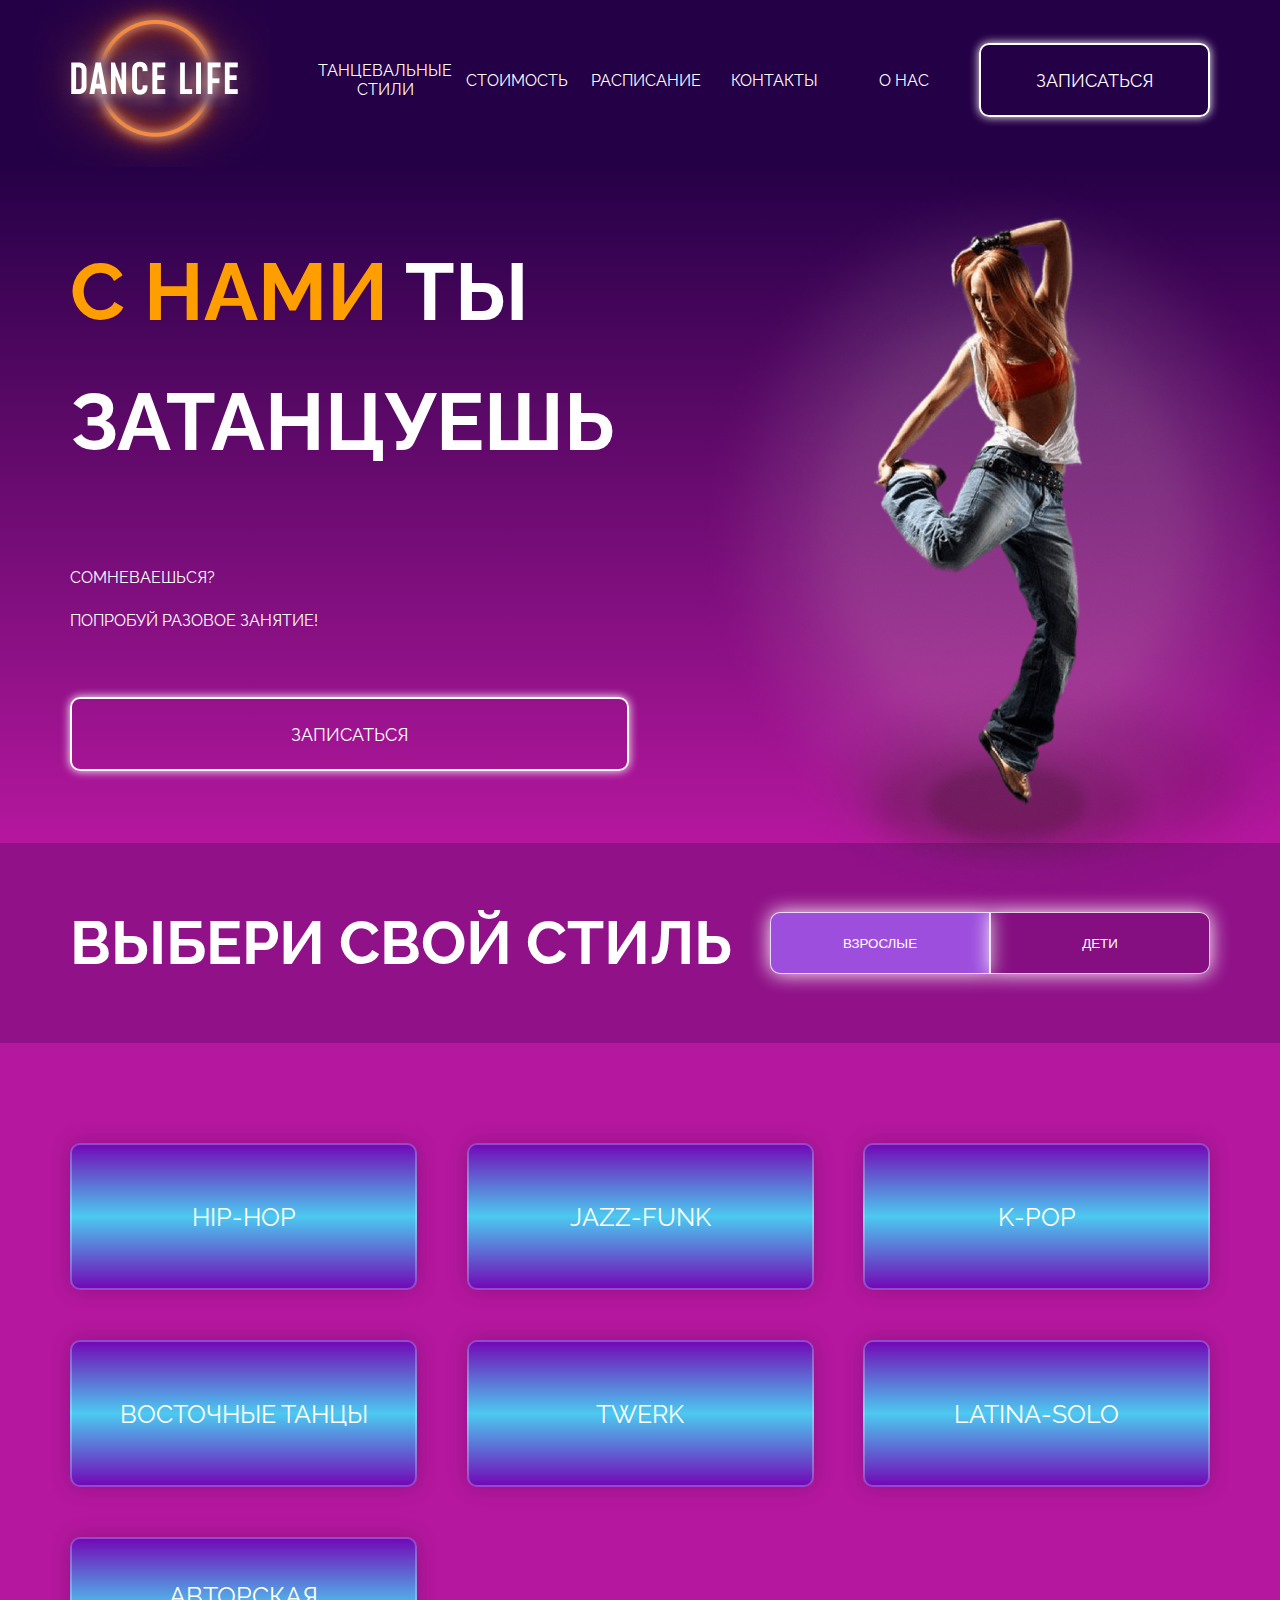
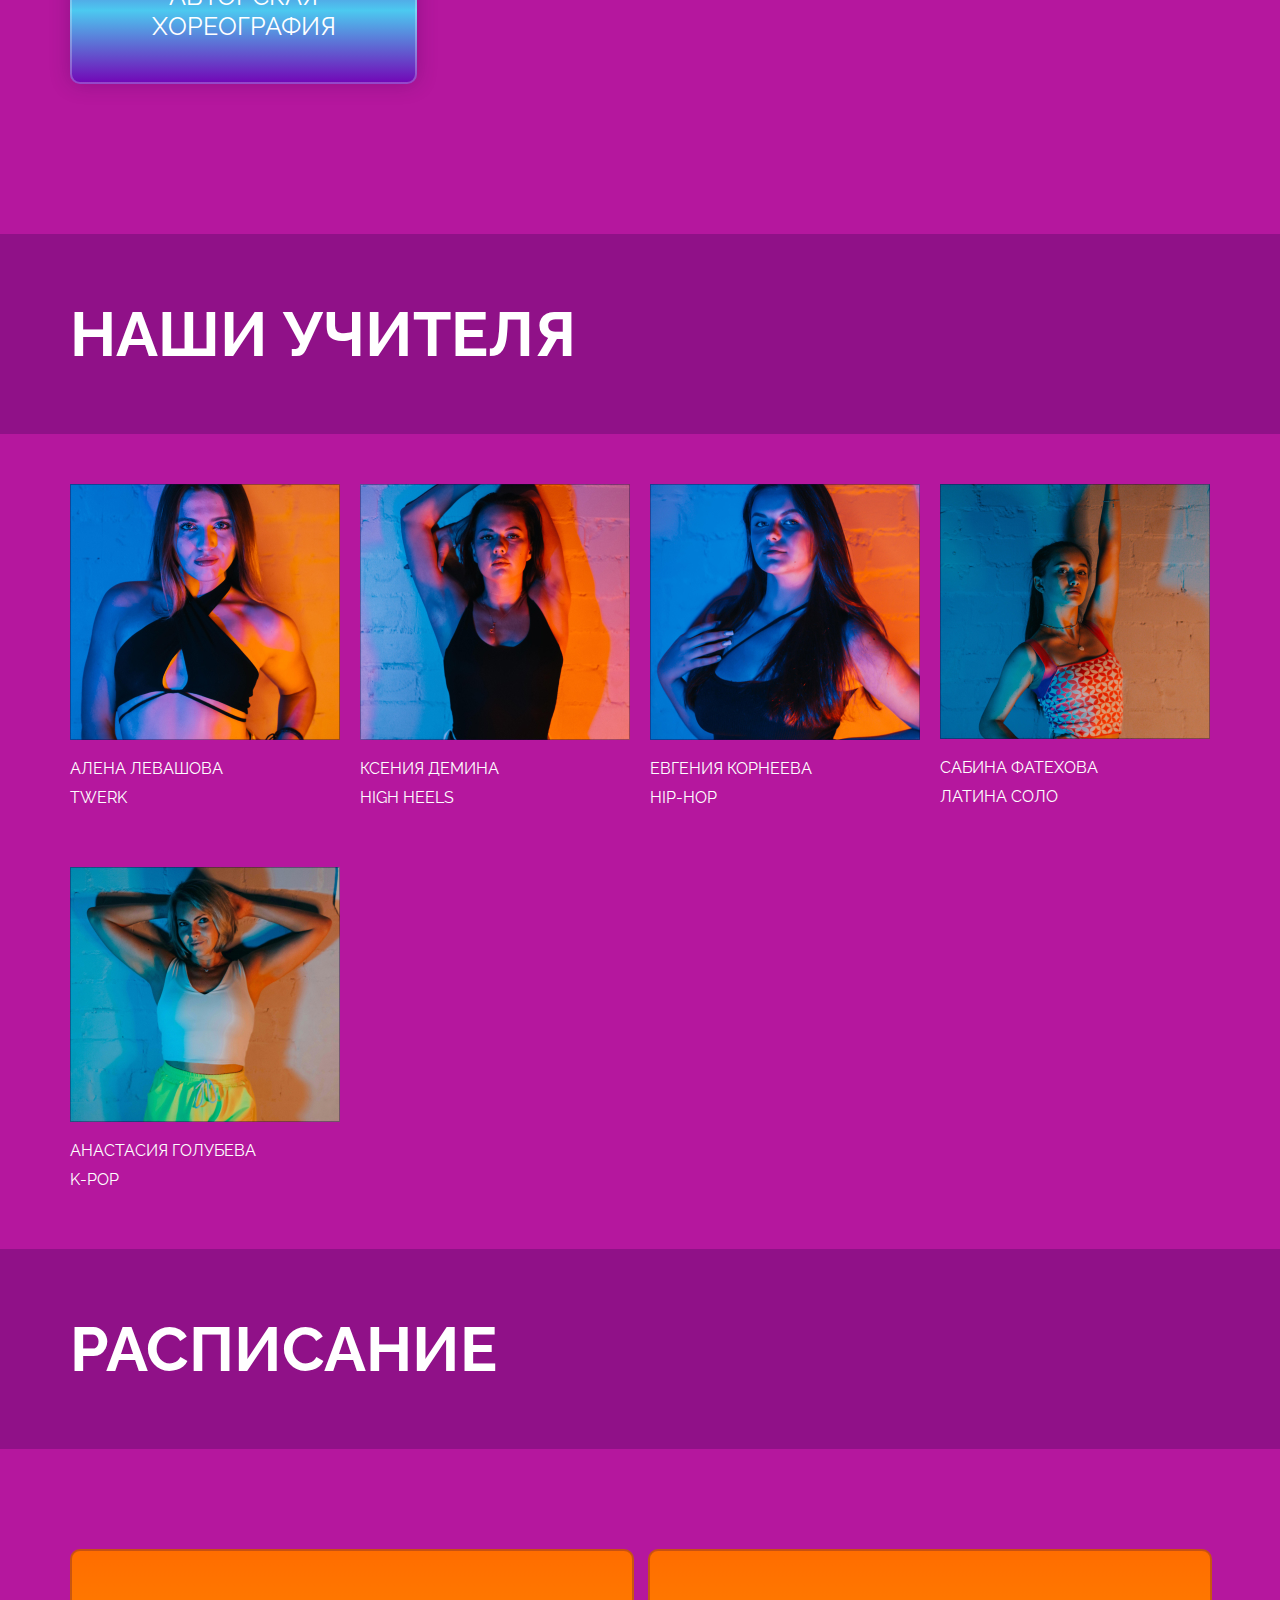
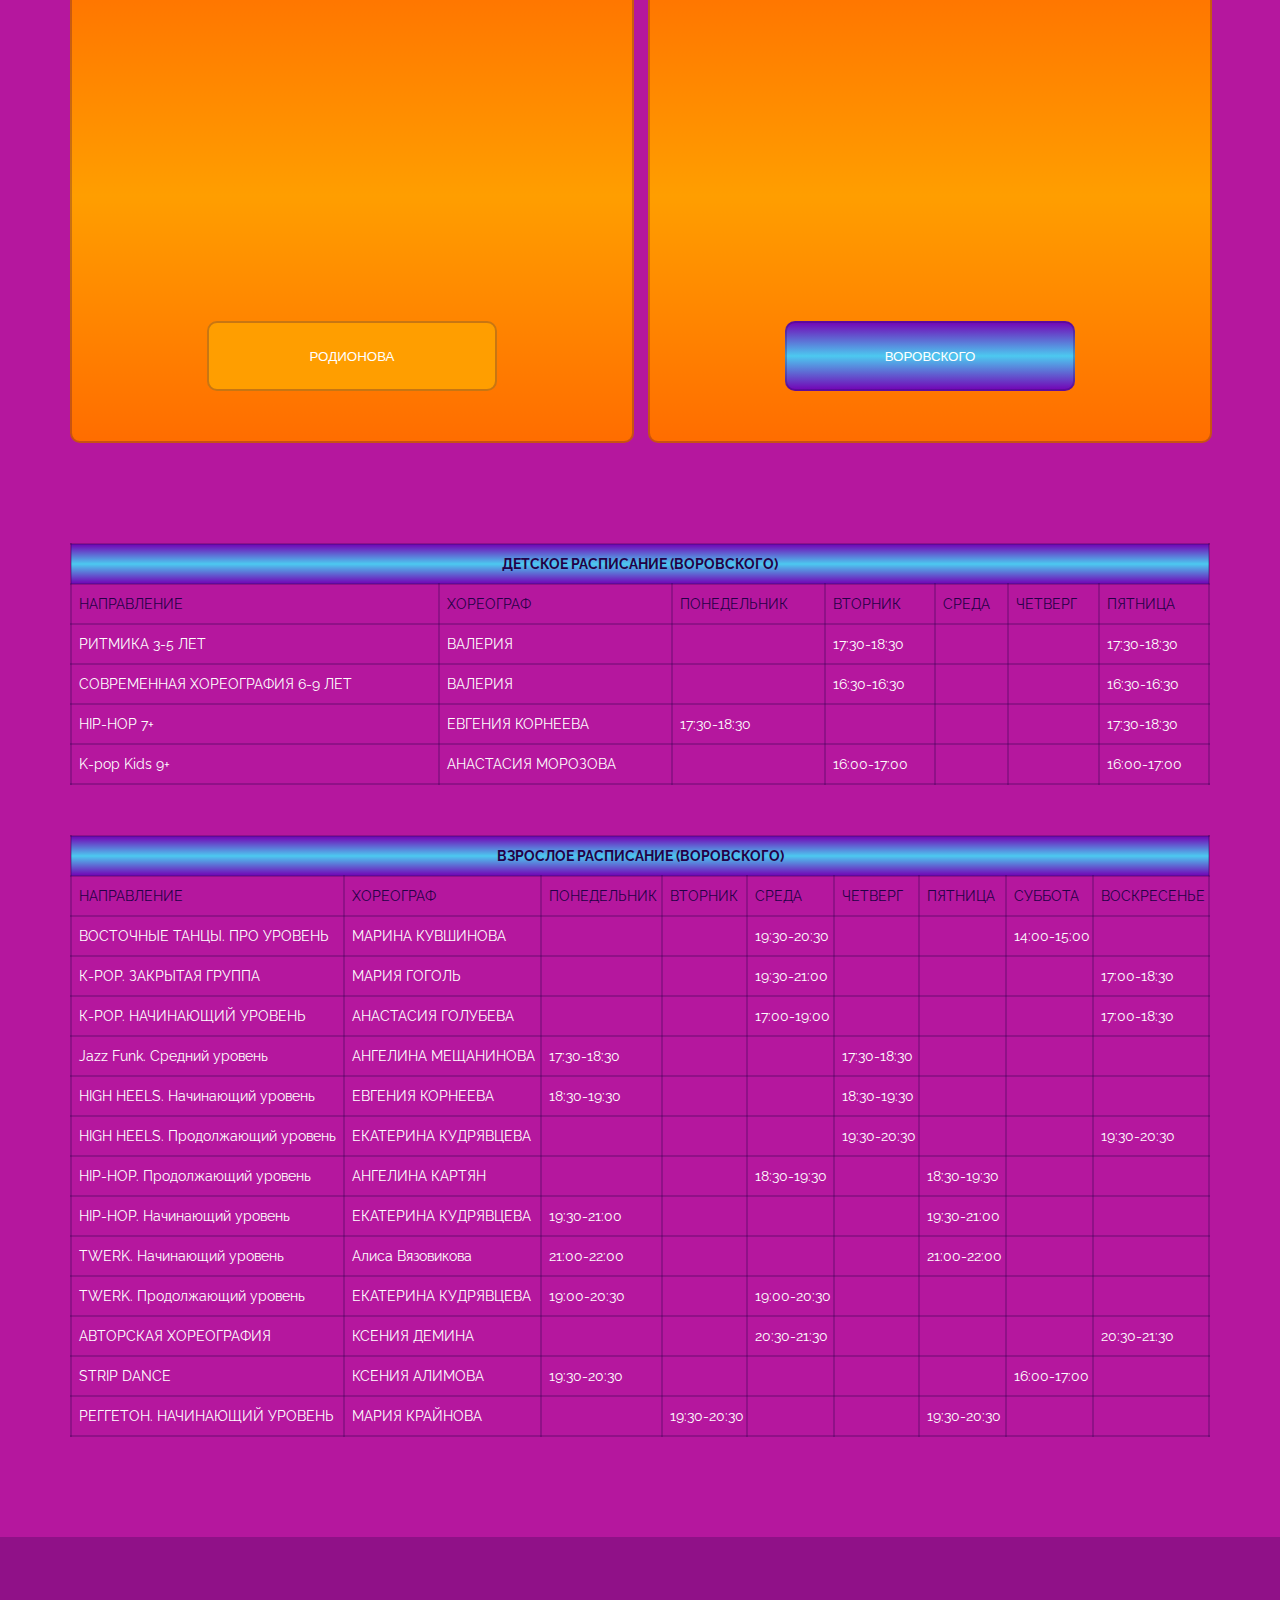
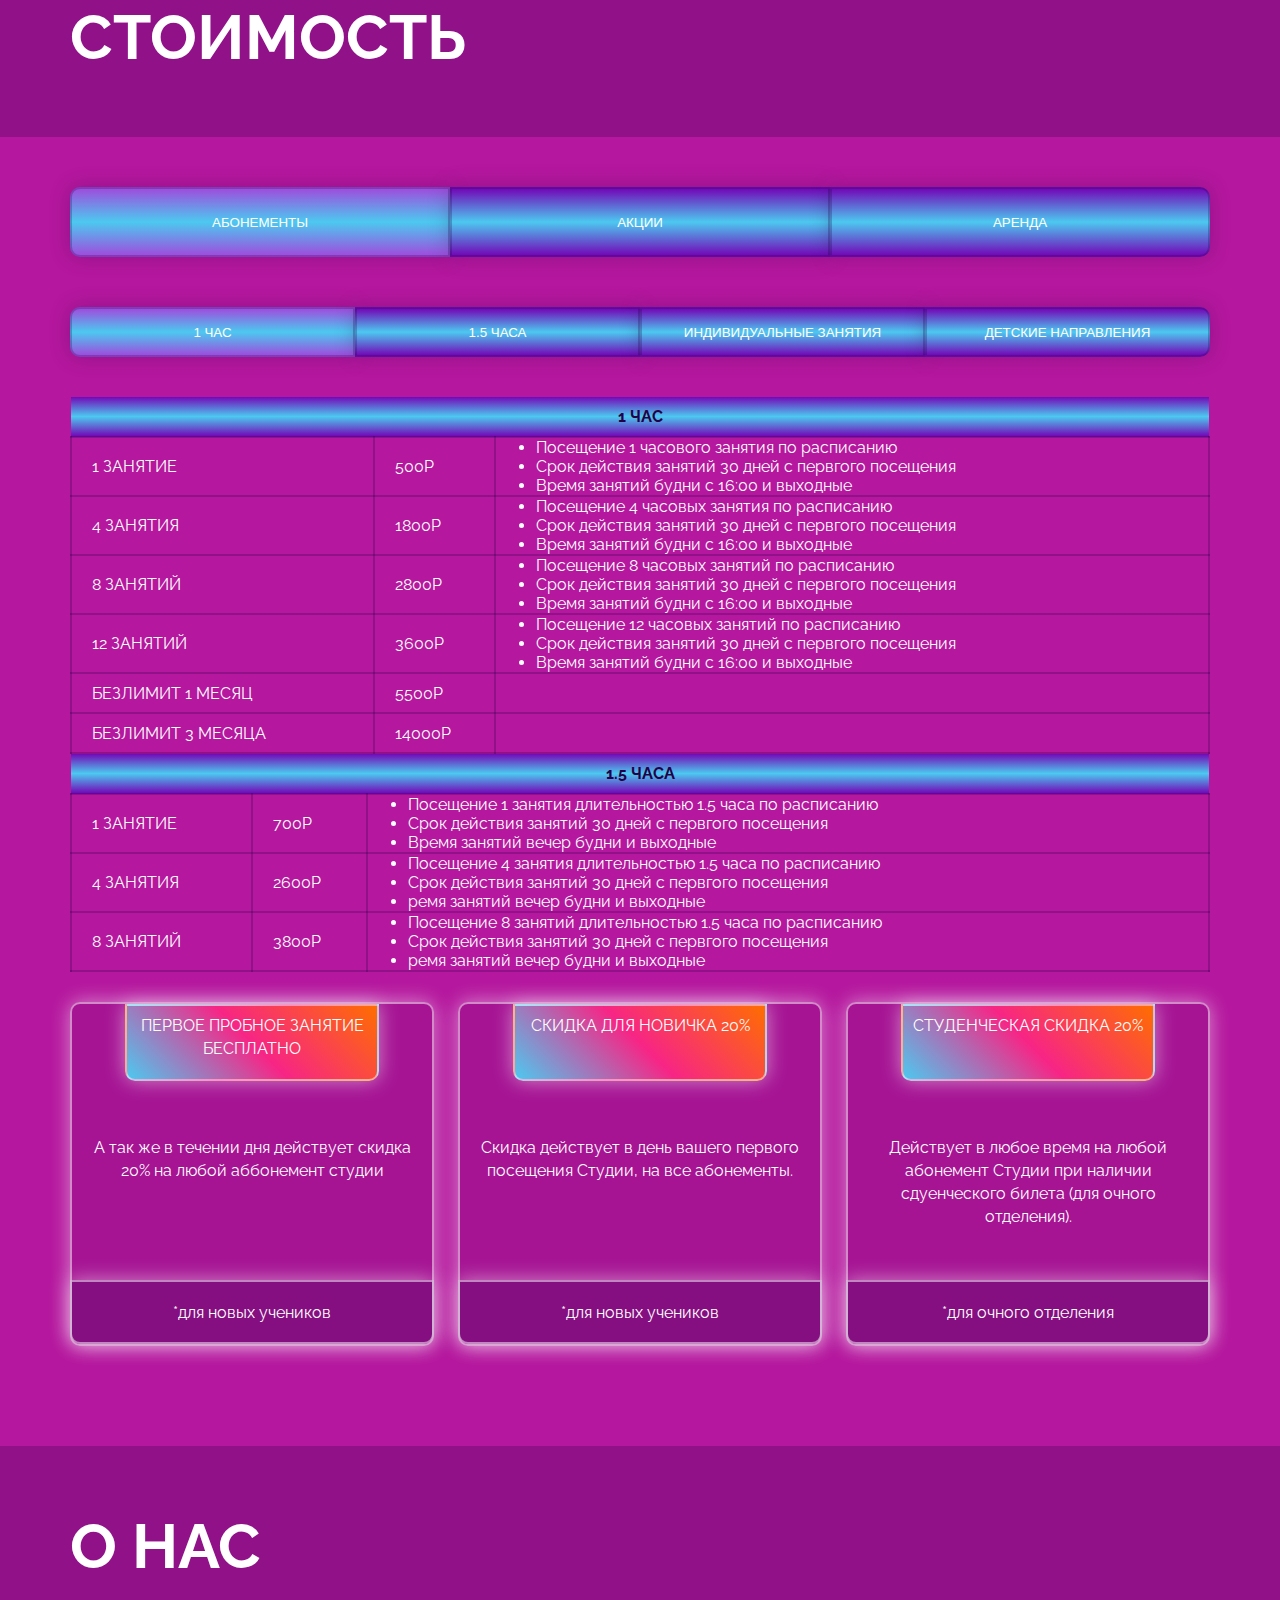
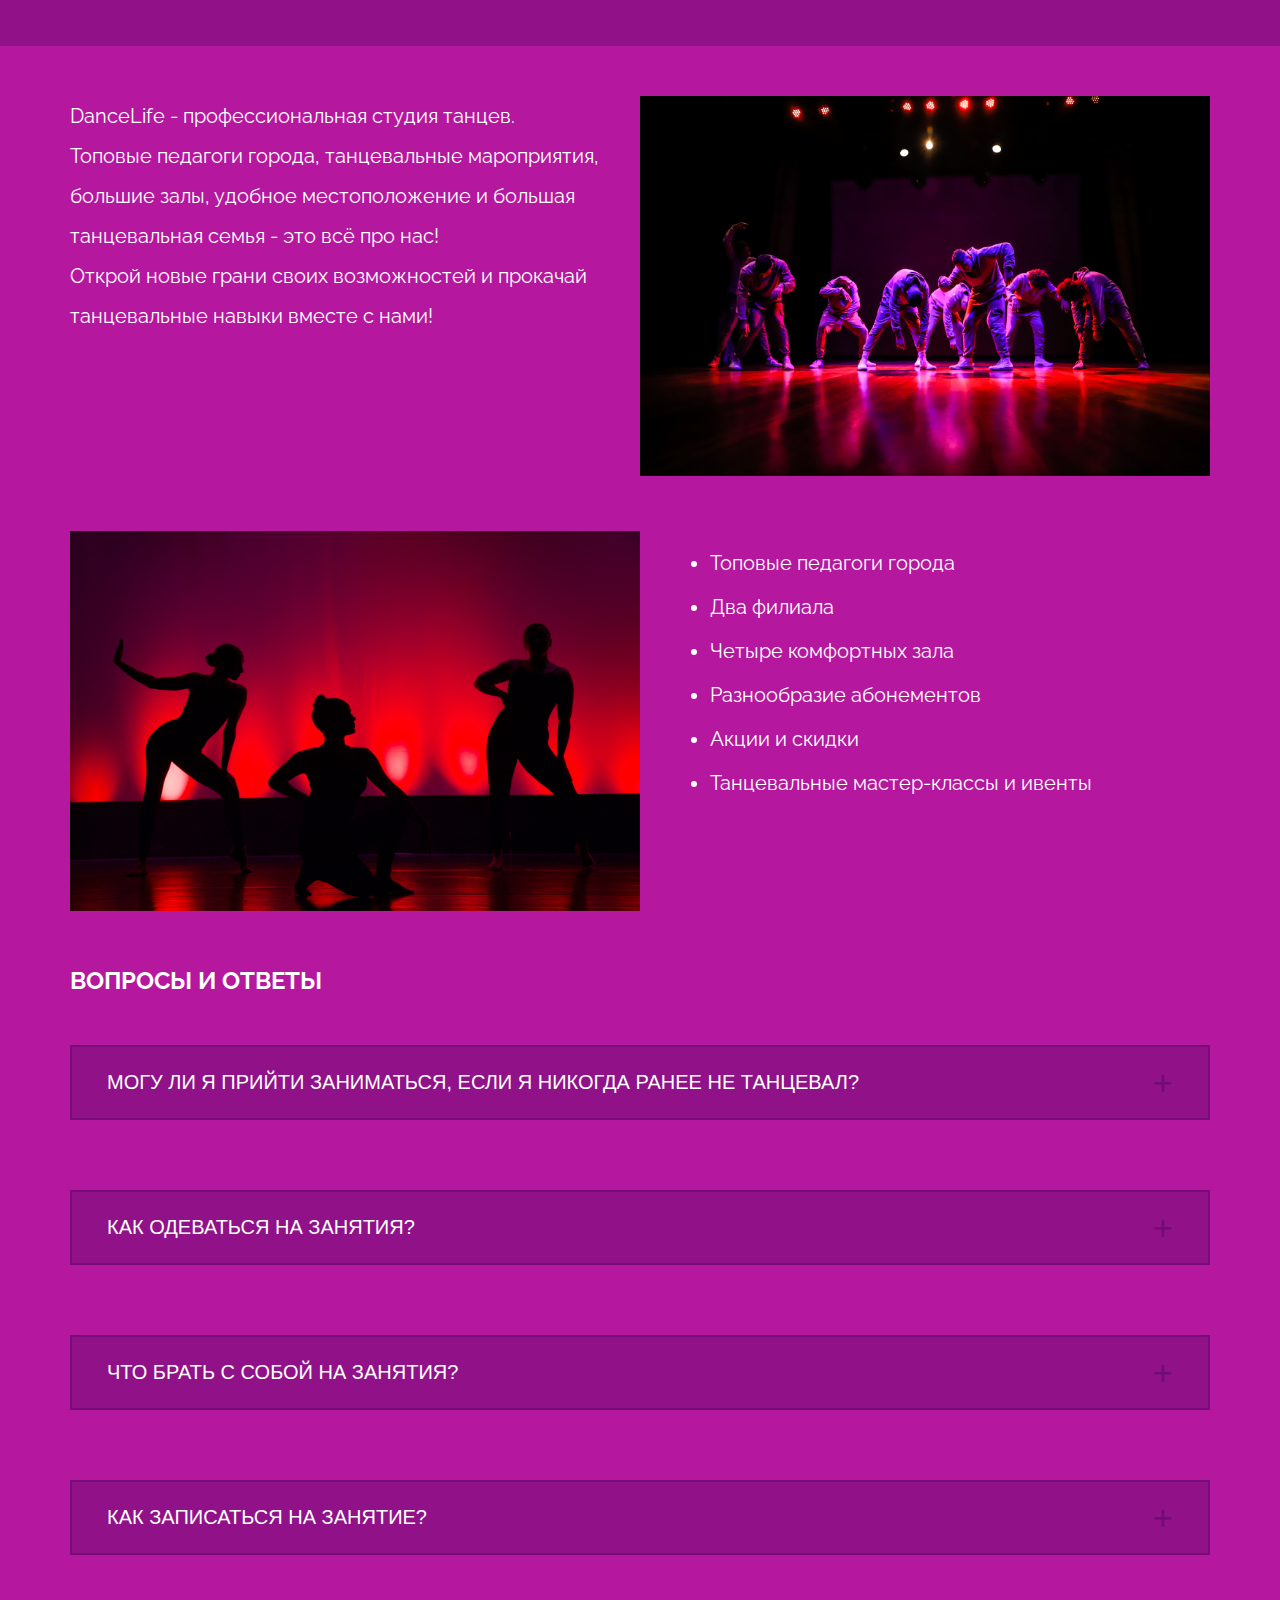
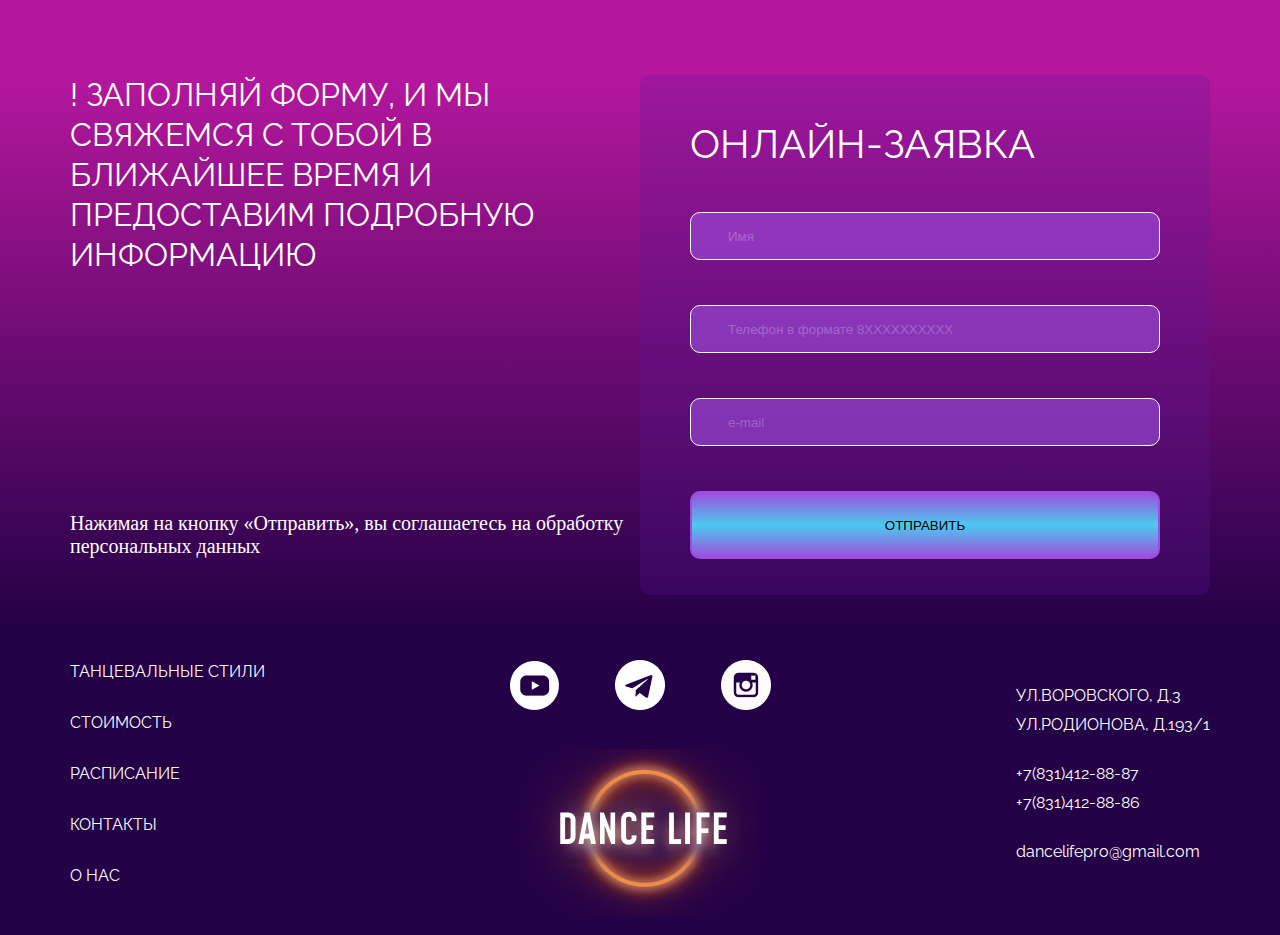
==== commit 08f93a6e: "php файл" ====
--- a/index.html
+++ b/index.html
@@ -17,7 +17,7 @@
                 <div class="header-container__img">
                     <a href="#!"><img src="images/Logo2.png" alt="Логотип"></a>
                 </div>
-                <!------------ HAMBURGER ------------>
+                <!------------- HAMBURGER ------------->
                 <button class="header__toggle hamburger hamburger--squeeze" type="button" onclick="this.classList.toggle('is-active')">
                     <span class="hamburger-box">
                     <span class="hamburger-inner"></span>
@@ -1468,15 +1468,13 @@
                     <p class="record-form__info--top">! ЗАПОЛНЯЙ ФОРМУ, И МЫ СВЯЖЕМСЯ С ТОБОЙ В БЛИЖАЙШЕЕ ВРЕМЯ И ПРЕДОСТАВИМ ПОДРОБНУЮ ИНФОРМАЦИЮ</p>
                     <p class="record-form__info--bottom">Нажимая на кнопку «Отправить», вы соглашаетесь на обработку персональных данных</p>
                 </div>
-                <form id="record-form-id" class="record-form" action="" method="post">
+                <form id="record-form-id" class="record-form" action="PHP/telegram.php" method="post">
                     <div class="form-container d-flex">
                         <legend class="legend">ОНЛАЙН-ЗАЯВКА</legend>
-                        <input class="form-input" type="text" placeholder="Имя" pattern="^[a-zA-ZА-Яа-яЁё\s]+$" title="Введите свое имя русскими или латинскими буквами">
-                        <input class="form-input" type="tel" placeholder="Телефон в формате 8ХХХХХХХХХХ" pattern="8[0-9]{10}" title="Введите номер телефона в формате 8ХХХХХХХХХХ">
-                        <input class="form-input" type="email" placeholder="e-mail">
-                        <div class="form__button d-flex">
-                            <a href="">ОТПРАВИТЬ</a>
-                        </div>
+                        <input name="user_name" class="form-input" type="text" placeholder="Имя" pattern="^[a-zA-ZА-Яа-яЁё\s]+$" title="Введите свое имя русскими или латинскими буквами">
+                        <input name="user_phone" class="form-input" type="tel" placeholder="Телефон в формате 8ХХХХХХХХХХ" pattern="8[0-9]{10}" title="Введите номер телефона в формате 8ХХХХХХХХХХ">
+                        <input name="user_email" class="form-input" type="email" placeholder="e-mail">
+                        <button type="submit" class="form__button">ОТПРАВИТЬ</button>
                     </div>
                     
                 </form>
--- a/styles/style.css
+++ b/styles/style.css
@@ -6,7 +6,7 @@
     padding: 0;
 }
 
-/****Прибиваем футер****/
+/*****Прибиваем футер*****/
 * {
     margin: 0;
     padding: 0;
@@ -820,13 +820,14 @@
 }
 
 .form__button {
-    border: 2px solid white;
+    border: 2px solid #9D4EDD;
     border-radius: 10px;
-    box-shadow: 0px 0px 10px var(--color-white);
+    /* box-shadow: 0px 0px 10px var(--color-white); */
     height: 68px;
     align-items: center;
     justify-content: center;
     cursor: pointer;
+    background: linear-gradient(0deg,#9D4EDD,#4CC9F0,#9D4EDD);
 }
 
 .form__button:hover {
--- a/styles/media.css
+++ b/styles/media.css
@@ -12,6 +12,7 @@
         display: flex;
     }
 
+    /******* Гамбургер ********/
     .header__toggle {
         display: block;
         position: absolute;
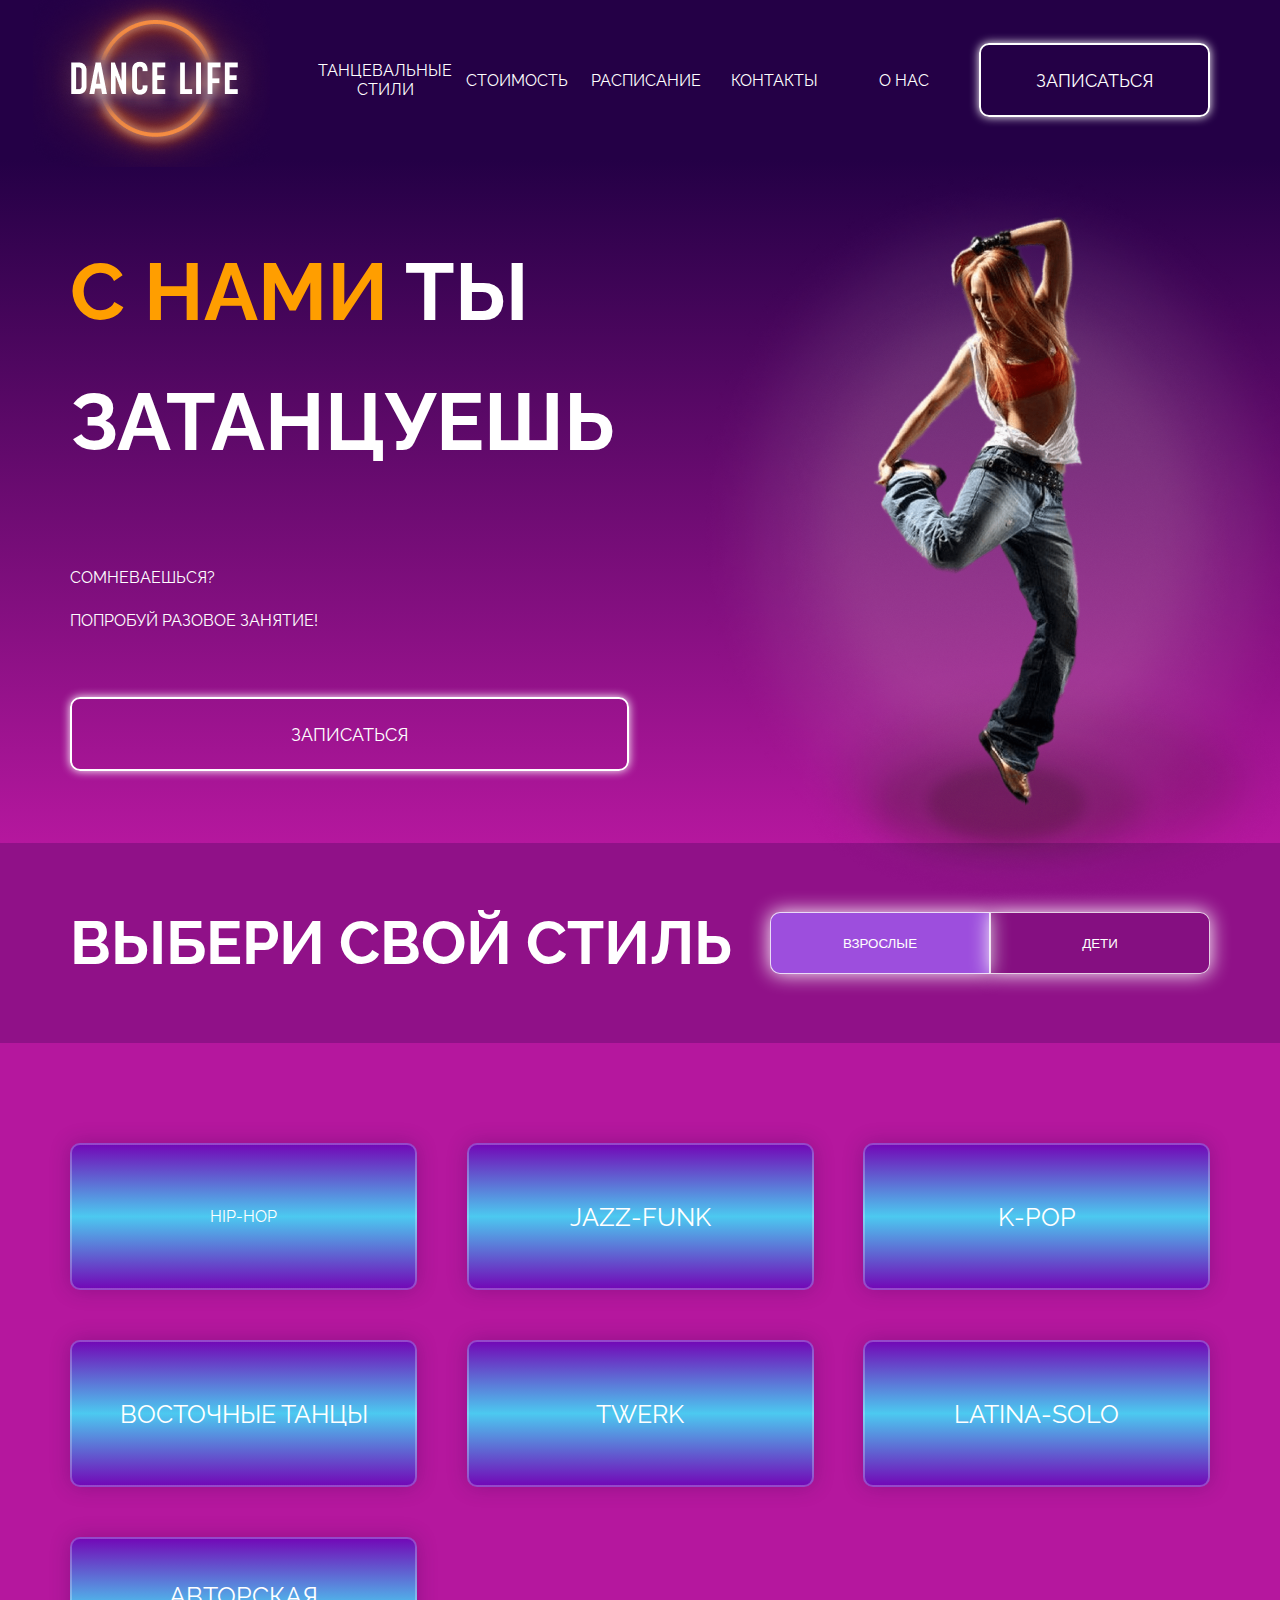
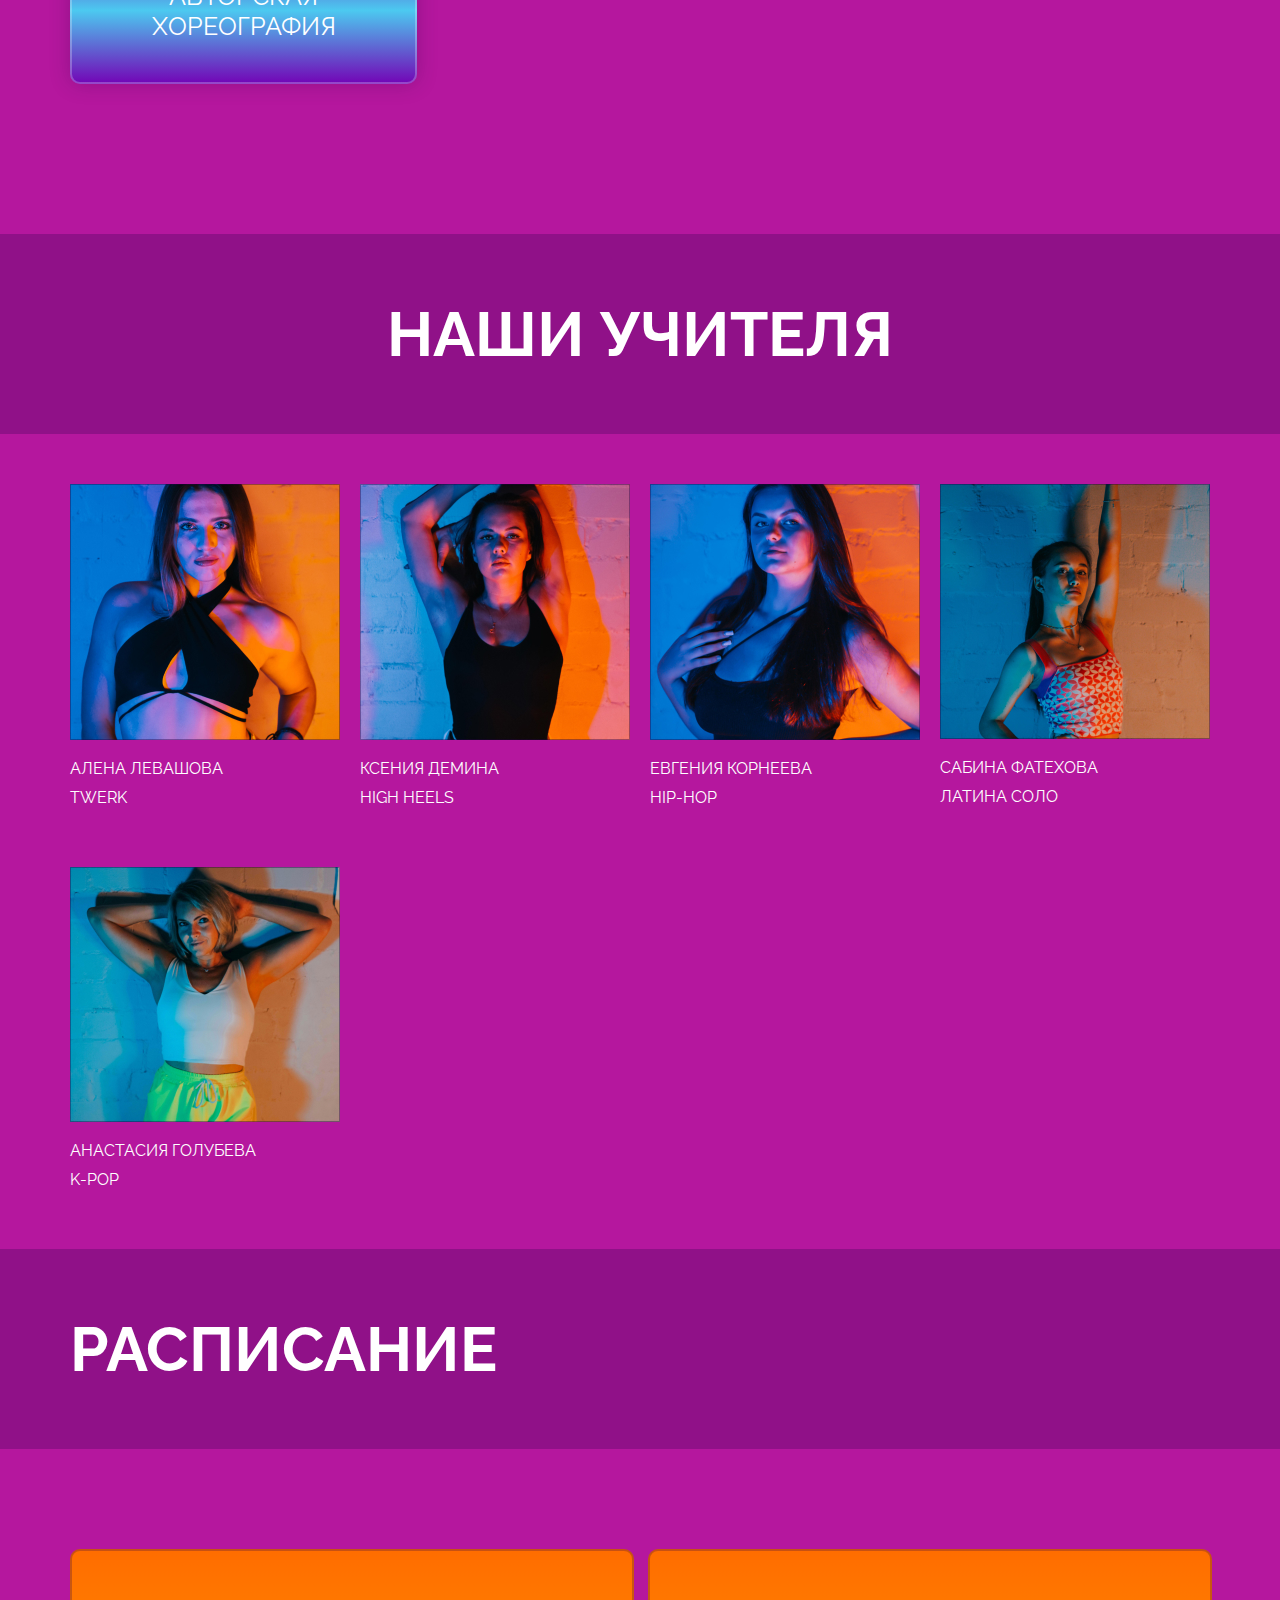
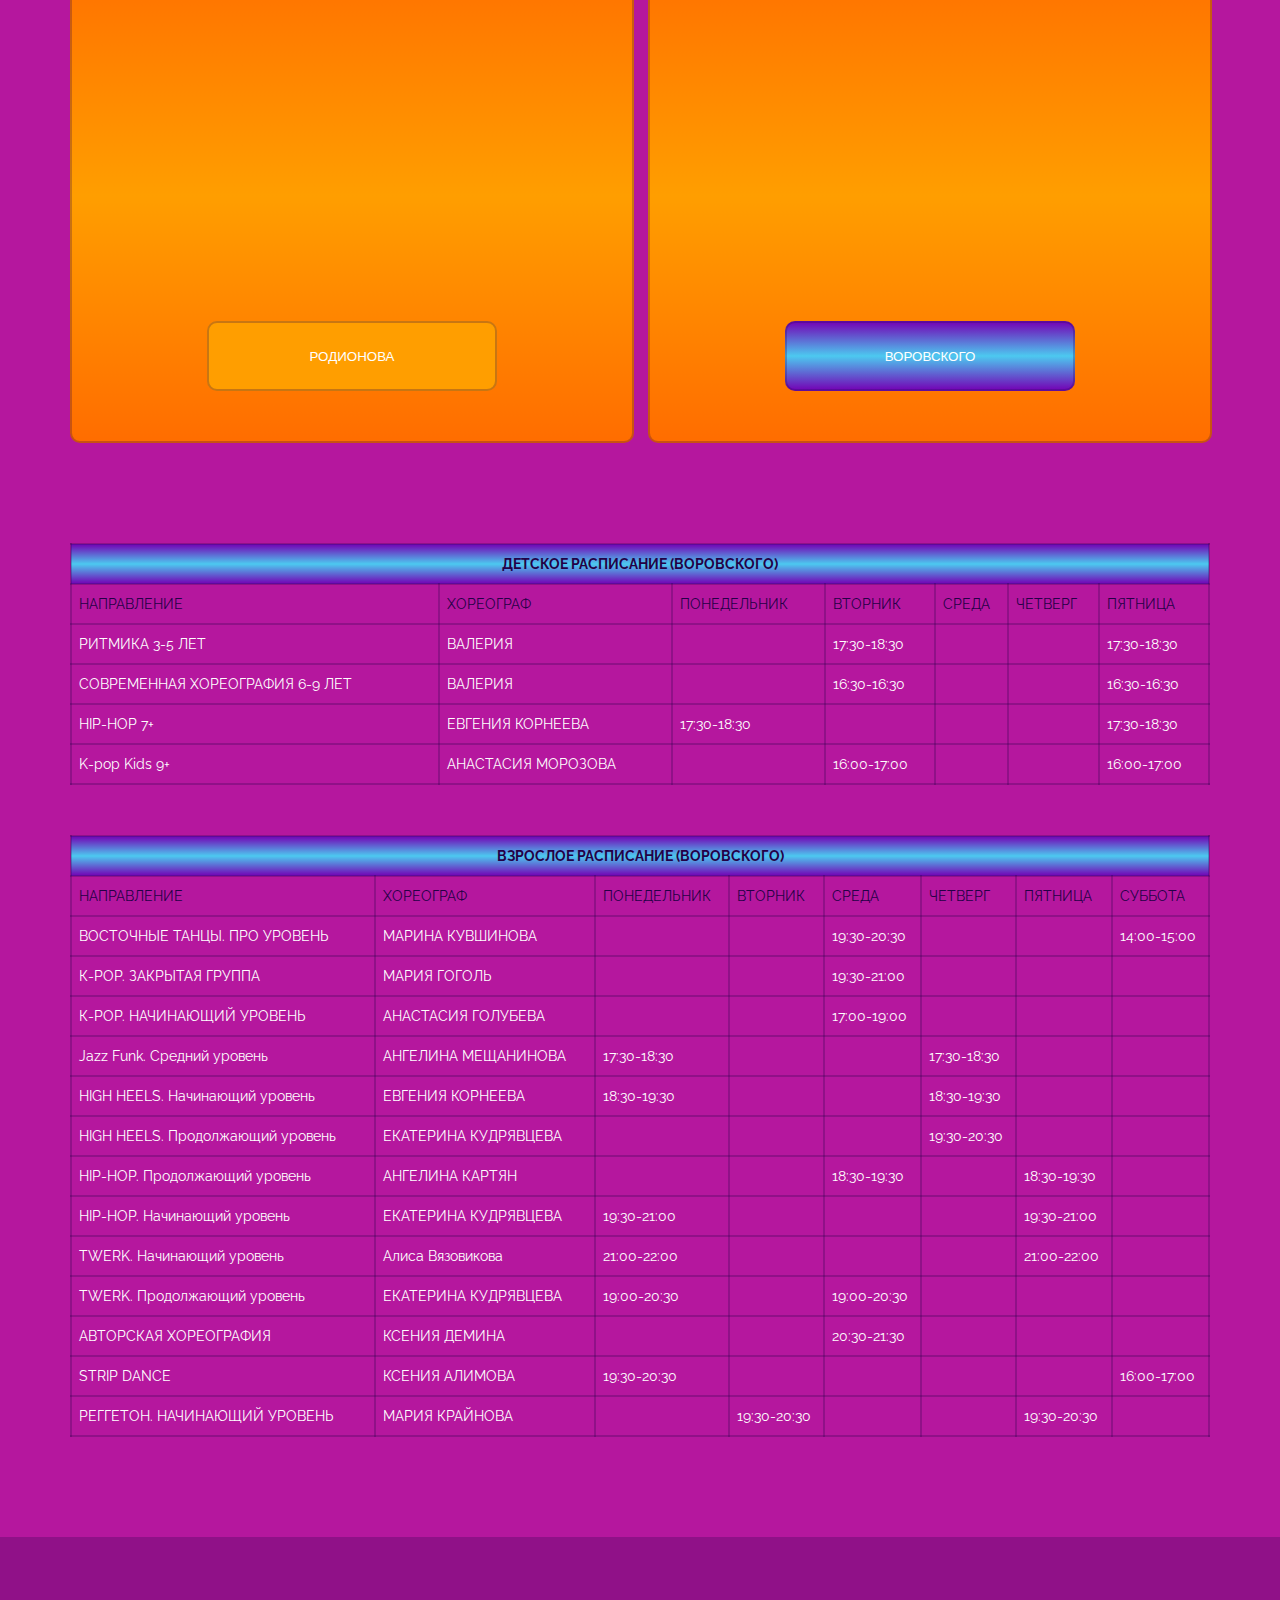
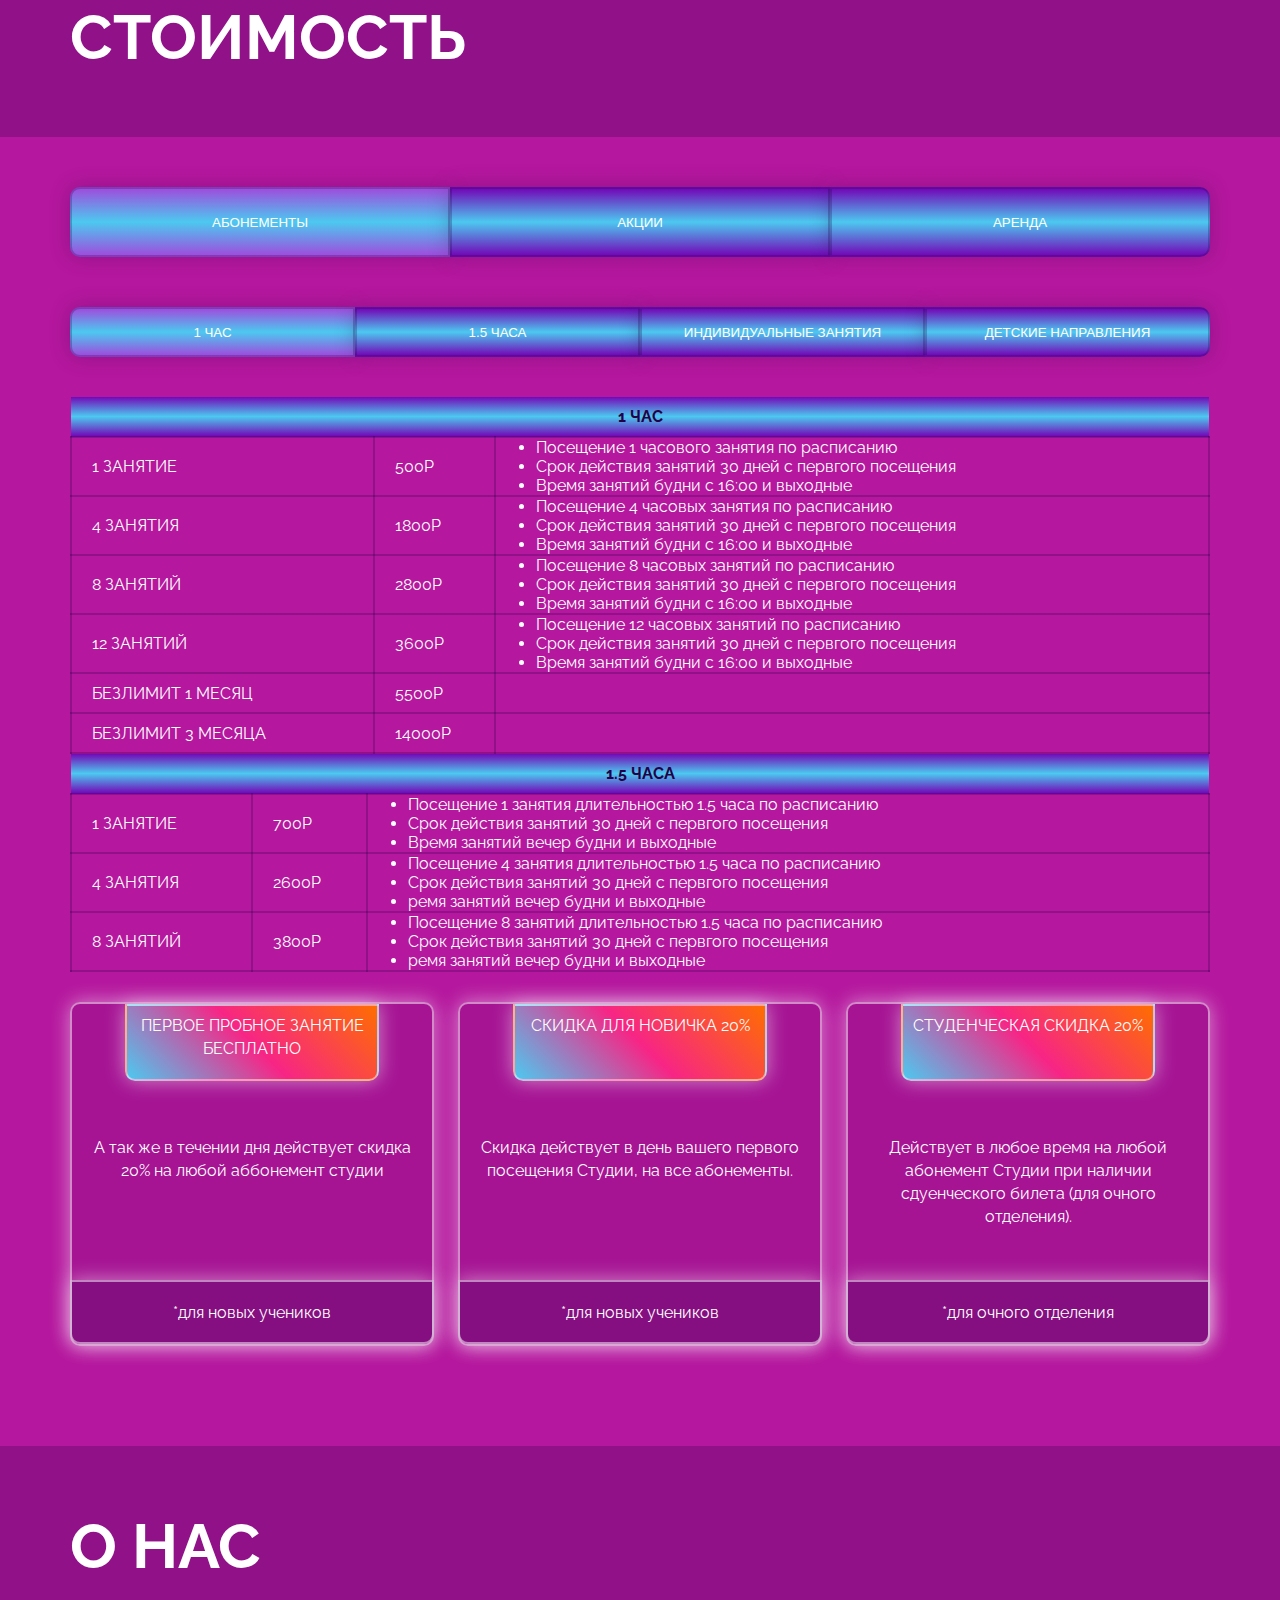
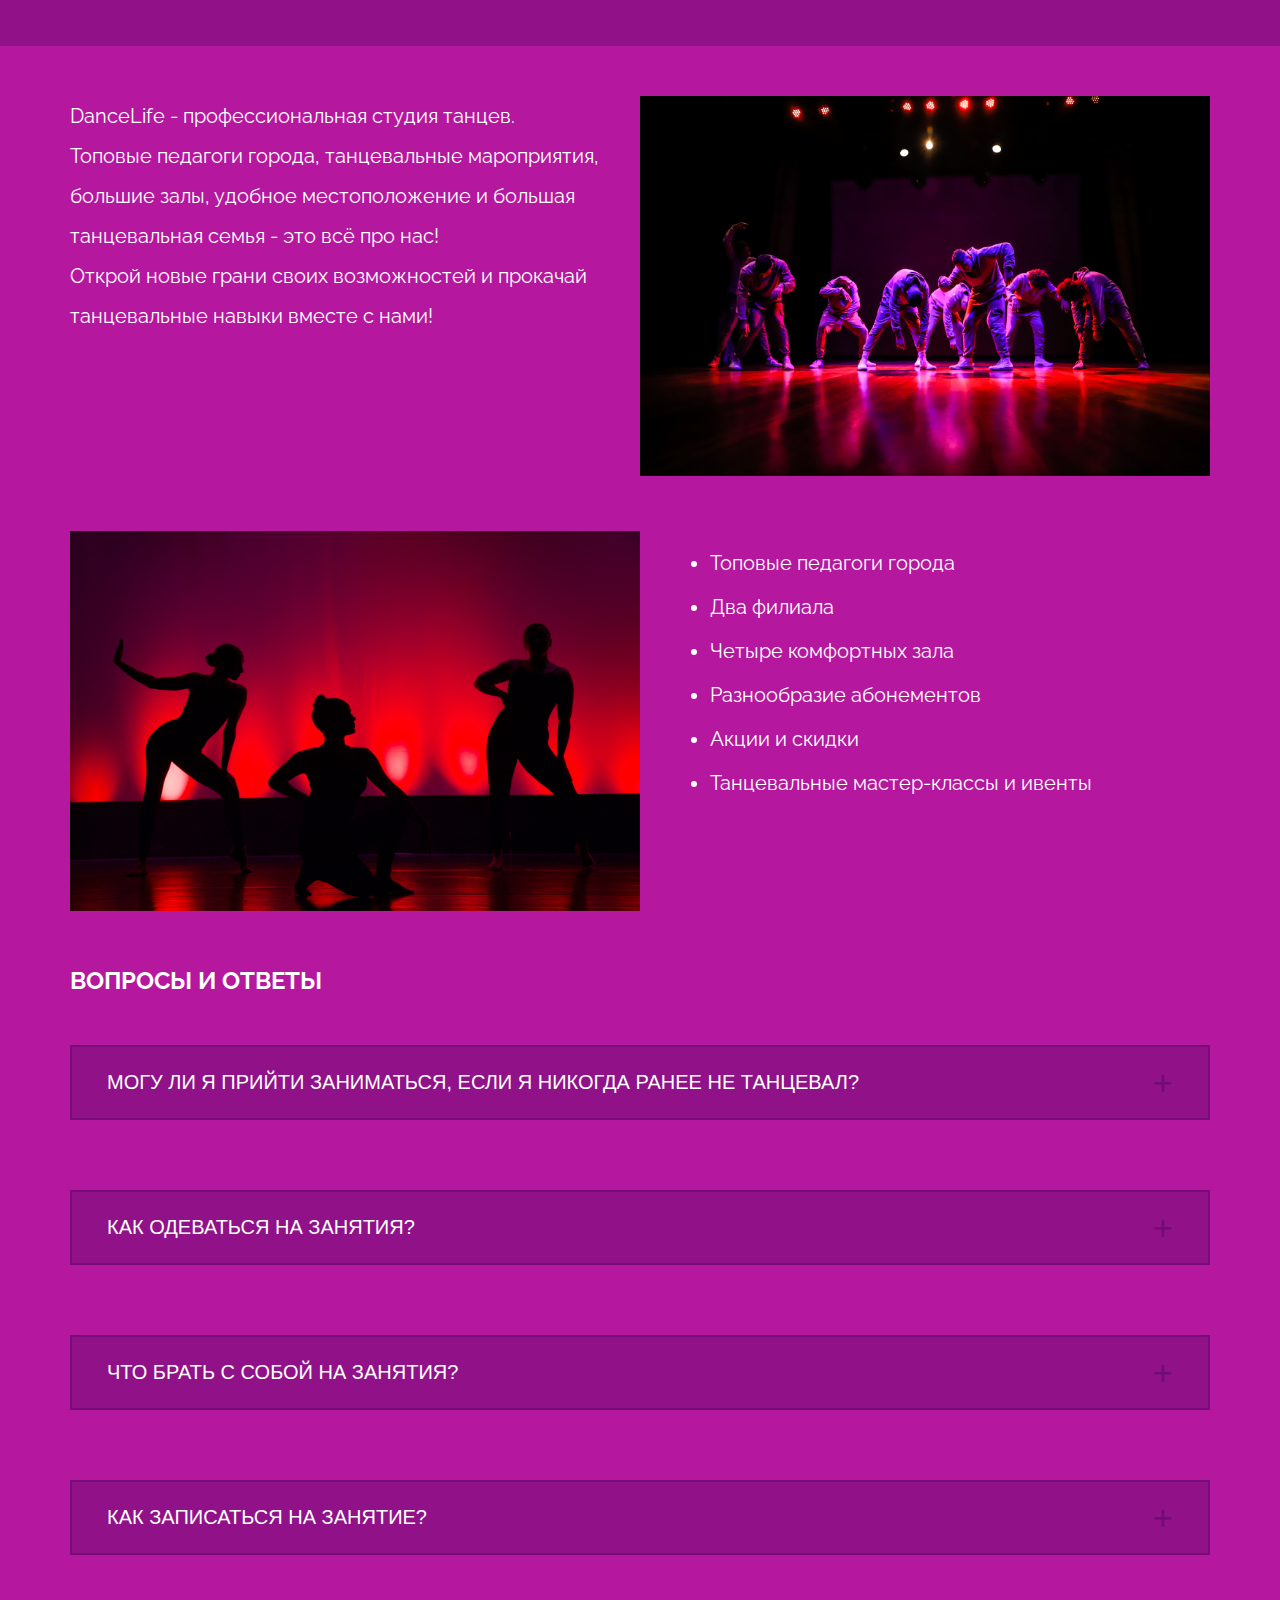
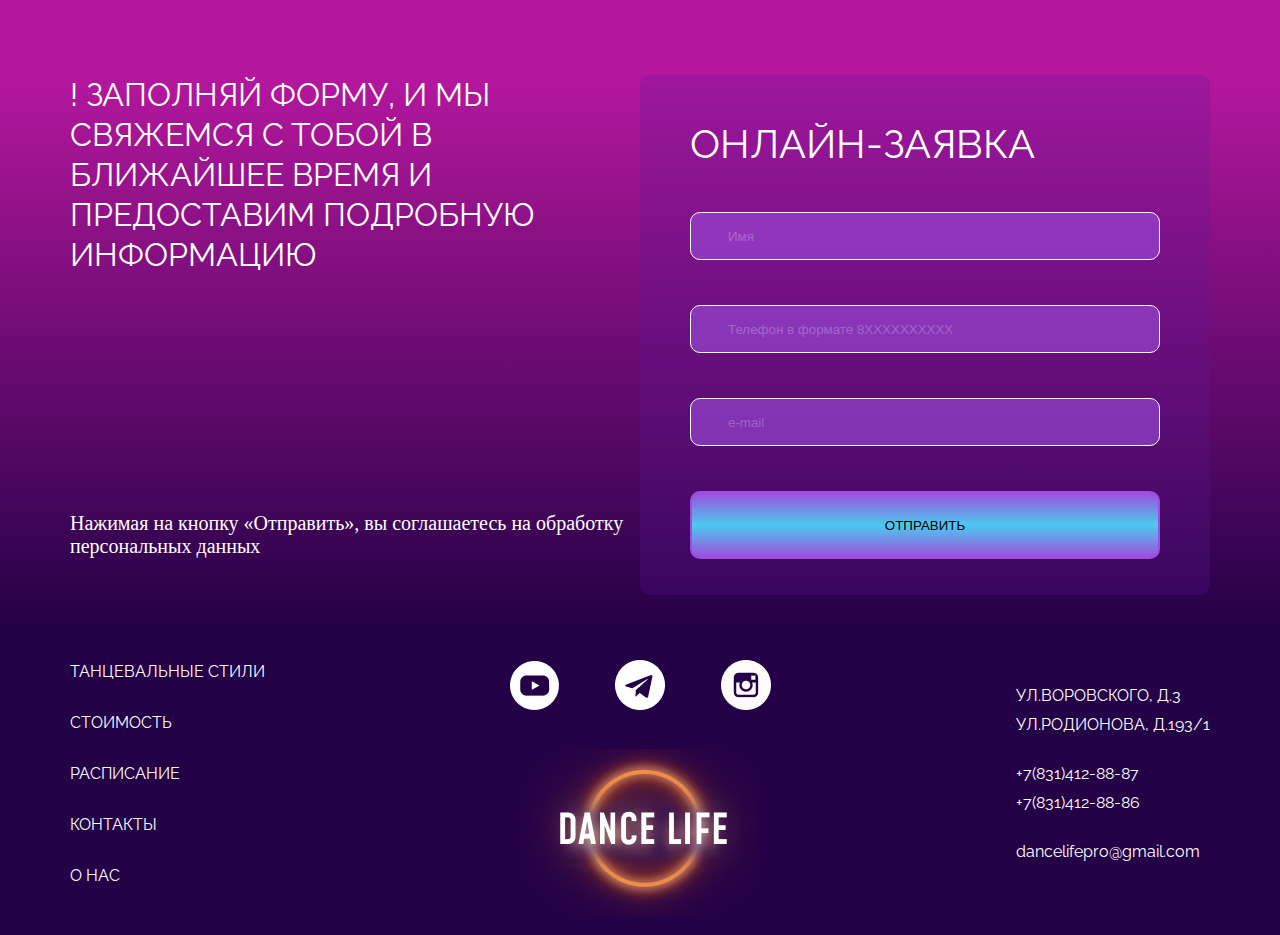
==== commit 801077c2: "Обновления" ====
--- a/index.html
+++ b/index.html
@@ -44,8 +44,9 @@
     <main>
         <section class="banner">
             <div class="banner-container container d-flex">
-                <div>
+                <div class="banner-container-media">
                     <h1> <span>С НАМИ</span>  ТЫ ЗАТАНЦУЕШЬ</h1>
+                    <!-- <h2> <span>С НАМИ</span>  ТЫ ЗАТАНЦУЕШЬ</h2> -->
                     <div>
                         <p>СОМНЕВАЕШЬСЯ?</p>
                         <p>ПОПРОБУЙ РАЗОВОЕ ЗАНЯТИЕ!</p>
@@ -54,7 +55,7 @@
                         <a href="#record-form">ЗАПИСАТЬСЯ</a>
                     </div>
                 </div>
-                <div>
+                <div class="banner-img-media">
                     <img src="images/banner-img-2.png" alt="">
                 </div>
             </div>
@@ -74,7 +75,6 @@
             <div class="dance-styles__bottom">
                 <div class="container">
                     <div class="dance-styles__blocks dance-styles__blocks-adults d-flex flex-sb flex-wrap">
-                        <a href="#!" class="filterDiv adults kids"> 
                             <div class="style__block d-flex">
                                 <p>HIP-HOP</p>
                             </div> 
@@ -326,7 +326,7 @@
             <div class="timetable-table__rodionova container rodionovafilter filterDiv2">
                 <table class="table__rodionova-adults">
                     <tr>
-                        <th colspan="9">
+                        <th colspan="8">
                             ВЗРОСЛОЕ РАСПИСАНИЕ (ВОРОВСКОГО)
                         </th>
                     </tr>
@@ -355,9 +355,6 @@
                         <td>
                             СУББОТА 
                         </td>
-                        <td>
-                            ВОСКРЕСЕНЬЕ 
-                        </td>
                     </tr>
                     <tr>
                         <td>
@@ -391,9 +388,6 @@
                             14:00-15:00
                         </td>
                         <!-- ВОСКРЕСЕНЬЕ -->
-                        <td>
-                            
-                        </td>
                     </tr>
                     <tr>
                         <td>
@@ -426,10 +420,6 @@
                         <td>
                         
                         </td>
-                        <!-- ВОСКРЕСЕНЬЕ -->
-                        <td>
-                            17:00-18:30
-                        </td>
                     </tr>
                     <tr>
                         <td>
@@ -463,10 +453,6 @@
                         <td>
                         
                         </td>
-                        <!-- ВОСКРЕСЕНЬЕ -->
-                        <td>
-                            17:00-18:30
-                        </td>
                     </tr>
                     <tr>
                         <td>
@@ -499,10 +485,6 @@
                         <td>
                         
                         </td>
-                        <!-- ВОСКРЕСЕНЬЕ -->
-                        <td>
-                            
-                        </td>
                     </tr>
                     <tr>
                         <td>
@@ -535,10 +517,6 @@
                         <td>
                         
                         </td>
-                        <!-- ВОСКРЕСЕНЬЕ -->
-                        <td>
-                            
-                        </td>
                     </tr>
                     <tr>
                         <td>
@@ -571,261 +549,229 @@
                         <td>
                         
                         </td>
-                        <!-- ВОСКРЕСЕНЬЕ -->
+                    </tr>
+                    <tr>
+                        <td>
+                            HIP-HOP. Продолжающий уровень
+                        </td>
+                        <td>
+                            АНГЕЛИНА КАРТЯН
+                        </td>
+                        <!-- ПОНЕДЕЛЬНИК -->
+                        <td>
+                            
+                        </td>
+                        <!-- ВТОРНИК -->
+                        <td>
+                            
+                        </td>
+                        <!-- СРЕДА -->
+                        <td>
+                            18:30-19:30
+                        </td>
+                        <!-- ЧЕТВЕРГ -->
+                        <td>
+                            
+                        </td>
+                        <!-- ПЯТНИЦА -->
+                        <td>
+                            18:30-19:30
+                        </td>
+                        <!-- СУББОТА -->
+                        <td>
+                        
+                        </td>
+                    </tr>
+                    <tr>
+                        <td>
+                            HIP-HOP. Начинающий уровень
+                        </td>
+                        <td>
+                            ЕКАТЕРИНА КУДРЯВЦЕВА
+                        </td>
+                        <!-- ПОНЕДЕЛЬНИК -->
+                        <td>
+                            19:30-21:00
+                        </td>
+                        <!-- ВТОРНИК -->
+                        <td>
+                            
+                        </td>
+                        <!-- СРЕДА -->
+                        <td>
+                                
+                        </td>
+                        <!-- ЧЕТВЕРГ -->
+                        <td>
+                            
+                        </td>
+                        <!-- ПЯТНИЦА -->
+                        <td>
+                            19:30-21:00
+                        </td>
+                        <!-- СУББОТА -->
+                        <td>
+                        
+                        </td>
+                    </tr>
+                    <tr>
+                        <td>
+                            TWERK. Начинающий уровень
+                        </td>
+                        <td>
+                            Алиса Вязовикова
+                        </td>
+                        <!-- ПОНЕДЕЛЬНИК -->
+                        <td>
+                            21:00-22:00
+                        </td>
+                        <!-- ВТОРНИК -->
+                        <td>
+                            
+                        </td>
+                        <!-- СРЕДА -->
+                        <td>
+                                
+                        </td>
+                        <!-- ЧЕТВЕРГ -->
+                        <td>
+                            
+                        </td>
+                        <!-- ПЯТНИЦА -->
+                        <td>
+                            21:00-22:00
+                        </td>
+                        <!-- СУББОТА -->
+                        <td>
+                        
+                        </td>
+                    </tr>
+                    <tr>
+                        <td>
+                            TWERK. Продолжающий уровень
+                        </td>
+                        <td>
+                            ЕКАТЕРИНА КУДРЯВЦЕВА
+                        </td>
+                        <!-- ПОНЕДЕЛЬНИК -->
+                        <td>
+                            19:00-20:30
+                        </td>
+                        <!-- ВТОРНИК -->
+                        <td>
+                            
+                        </td>
+                        <!-- СРЕДА -->
+                        <td>
+                            19:00-20:30
+                        </td>
+                        <!-- ЧЕТВЕРГ -->
+                        <td>
+                            
+                        </td>
+                        <!-- ПЯТНИЦА -->
+                        <td>
+                            
+                        </td>
+                        <!-- СУББОТА -->
+                        <td>
+                        
+                        </td>
+                    </tr>
+                    <tr>
+                        <td>
+                            АВТОРСКАЯ ХОРЕОГРАФИЯ
+                        </td>
+                        <td>
+                            КСЕНИЯ ДЕМИНА
+                        </td>
+                        <!-- ПОНЕДЕЛЬНИК -->
+                        <td>
+                            
+                        </td>
+                        <!-- ВТОРНИК -->
+                        <td>
+                            
+                        </td>
+                        <!-- СРЕДА -->
+                        <td>
+                            20:30-21:30
+                        </td>
+                        <!-- ЧЕТВЕРГ -->
+                        <td>
+                            
+                        </td>
+                        <!-- ПЯТНИЦА -->
+                        <td>
+                            
+                        </td>
+                        <!-- СУББОТА -->
+                        <td>
+                        
+                        </td>
+                    </tr>
+                    <tr>
+                        <td>
+                            STRIP DANCE
+                        </td>
+                        <td>
+                            КСЕНИЯ АЛИМОВА
+                        </td>
+                        <!-- ПОНЕДЕЛЬНИК -->
                         <td>
                             19:30-20:30
                         </td>
-                    </tr>
-                    <tr>
-                        <td>
-                            HIP-HOP. Продолжающий уровень
-                        </td>
-                        <td>
-                            АНГЕЛИНА КАРТЯН
-                        </td>
-                        <!-- ПОНЕДЕЛЬНИК -->
-                        <td>
-                            
-                        </td>
-                        <!-- ВТОРНИК -->
-                        <td>
-                            
-                        </td>
-                        <!-- СРЕДА -->
-                        <td>
-                            18:30-19:30
-                        </td>
-                        <!-- ЧЕТВЕРГ -->
-                        <td>
-                            
-                        </td>
-                        <!-- ПЯТНИЦА -->
-                        <td>
-                            18:30-19:30
+                        <!-- ВТОРНИК -->
+                        <td>
+                            
+                        </td>
+                        <!-- СРЕДА -->
+                        <td>
+                                
+                        </td>
+                        <!-- ЧЕТВЕРГ -->
+                        <td>
+                            
+                        </td>
+                        <!-- ПЯТНИЦА -->
+                        <td>
+                            
+                        </td>
+                        <!-- СУББОТА -->
+                        <td>
+                            16:00-17:00
+                        </td>
+                    </tr>
+                    <tr>
+                        <td>
+                            РЕГГЕТОН. НАЧИНАЮЩИЙ УРОВЕНЬ
+                        </td>
+                        <td>
+                            МАРИЯ КРАЙНОВА
+                        </td>
+                        <!-- ПОНЕДЕЛЬНИК -->
+                        <td>
+                            
+                        </td>
+                        <!-- ВТОРНИК -->
+                        <td>
+                            19:30-20:30
+                        </td>
+                        <!-- СРЕДА -->
+                        <td>
+                                
+                        </td>
+                        <!-- ЧЕТВЕРГ -->
+                        <td>
+                            
+                        </td>
+                        <!-- ПЯТНИЦА -->
+                        <td>
+                            19:30-20:30
                         </td>
                         <!-- СУББОТА -->
                         <td>
                         
-                        </td>
-                        <!-- ВОСКРЕСЕНЬЕ -->
-                        <td>
-                            
-                        </td>
-                    </tr>
-                    <tr>
-                        <td>
-                            HIP-HOP. Начинающий уровень
-                        </td>
-                        <td>
-                            ЕКАТЕРИНА КУДРЯВЦЕВА
-                        </td>
-                        <!-- ПОНЕДЕЛЬНИК -->
-                        <td>
-                            19:30-21:00
-                        </td>
-                        <!-- ВТОРНИК -->
-                        <td>
-                            
-                        </td>
-                        <!-- СРЕДА -->
-                        <td>
-                                
-                        </td>
-                        <!-- ЧЕТВЕРГ -->
-                        <td>
-                            
-                        </td>
-                        <!-- ПЯТНИЦА -->
-                        <td>
-                            19:30-21:00
-                        </td>
-                        <!-- СУББОТА -->
-                        <td>
-                        
-                        </td>
-                        <!-- ВОСКРЕСЕНЬЕ -->
-                        <td>
-                            
-                        </td>
-                    </tr>
-                    <tr>
-                        <td>
-                            TWERK. Начинающий уровень
-                        </td>
-                        <td>
-                            Алиса Вязовикова
-                        </td>
-                        <!-- ПОНЕДЕЛЬНИК -->
-                        <td>
-                            21:00-22:00
-                        </td>
-                        <!-- ВТОРНИК -->
-                        <td>
-                            
-                        </td>
-                        <!-- СРЕДА -->
-                        <td>
-                                
-                        </td>
-                        <!-- ЧЕТВЕРГ -->
-                        <td>
-                            
-                        </td>
-                        <!-- ПЯТНИЦА -->
-                        <td>
-                            21:00-22:00
-                        </td>
-                        <!-- СУББОТА -->
-                        <td>
-                        
-                        </td>
-                        <!-- ВОСКРЕСЕНЬЕ -->
-                        <td>
-                            
-                        </td>
-                    </tr>
-                    <tr>
-                        <td>
-                            TWERK. Продолжающий уровень
-                        </td>
-                        <td>
-                            ЕКАТЕРИНА КУДРЯВЦЕВА
-                        </td>
-                        <!-- ПОНЕДЕЛЬНИК -->
-                        <td>
-                            19:00-20:30
-                        </td>
-                        <!-- ВТОРНИК -->
-                        <td>
-                            
-                        </td>
-                        <!-- СРЕДА -->
-                        <td>
-                            19:00-20:30
-                        </td>
-                        <!-- ЧЕТВЕРГ -->
-                        <td>
-                            
-                        </td>
-                        <!-- ПЯТНИЦА -->
-                        <td>
-                            
-                        </td>
-                        <!-- СУББОТА -->
-                        <td>
-                        
-                        </td>
-                        <!-- ВОСКРЕСЕНЬЕ -->
-                        <td>
-                            
-                        </td>
-                    </tr>
-                    <tr>
-                        <td>
-                            АВТОРСКАЯ ХОРЕОГРАФИЯ
-                        </td>
-                        <td>
-                            КСЕНИЯ ДЕМИНА
-                        </td>
-                        <!-- ПОНЕДЕЛЬНИК -->
-                        <td>
-                            
-                        </td>
-                        <!-- ВТОРНИК -->
-                        <td>
-                            
-                        </td>
-                        <!-- СРЕДА -->
-                        <td>
-                            20:30-21:30
-                        </td>
-                        <!-- ЧЕТВЕРГ -->
-                        <td>
-                            
-                        </td>
-                        <!-- ПЯТНИЦА -->
-                        <td>
-                            
-                        </td>
-                        <!-- СУББОТА -->
-                        <td>
-                        
-                        </td>
-                        <!-- ВОСКРЕСЕНЬЕ -->
-                        <td>
-                            20:30-21:30
-                        </td>
-                    </tr>
-                    <tr>
-                        <td>
-                            STRIP DANCE
-                        </td>
-                        <td>
-                            КСЕНИЯ АЛИМОВА
-                        </td>
-                        <!-- ПОНЕДЕЛЬНИК -->
-                        <td>
-                            19:30-20:30
-                        </td>
-                        <!-- ВТОРНИК -->
-                        <td>
-                            
-                        </td>
-                        <!-- СРЕДА -->
-                        <td>
-                                
-                        </td>
-                        <!-- ЧЕТВЕРГ -->
-                        <td>
-                            
-                        </td>
-                        <!-- ПЯТНИЦА -->
-                        <td>
-                            
-                        </td>
-                        <!-- СУББОТА -->
-                        <td>
-                            16:00-17:00
-                        </td>
-                        <!-- ВОСКРЕСЕНЬЕ -->
-                        <td>
-                            
-                        </td>
-                    </tr>
-                    <tr>
-                        <td>
-                            РЕГГЕТОН. НАЧИНАЮЩИЙ УРОВЕНЬ
-                        </td>
-                        <td>
-                            МАРИЯ КРАЙНОВА
-                        </td>
-                        <!-- ПОНЕДЕЛЬНИК -->
-                        <td>
-                            
-                        </td>
-                        <!-- ВТОРНИК -->
-                        <td>
-                            19:30-20:30
-                        </td>
-                        <!-- СРЕДА -->
-                        <td>
-                                
-                        </td>
-                        <!-- ЧЕТВЕРГ -->
-                        <td>
-                            
-                        </td>
-                        <!-- ПЯТНИЦА -->
-                        <td>
-                            19:30-20:30
-                        </td>
-                        <!-- СУББОТА -->
-                        <td>
-                        
-                        </td>
-                        <!-- ВОСКРЕСЕНЬЕ -->
-                        <td>
-                                
                         </td>
                     </tr>
                 </table>
@@ -1346,7 +1292,7 @@
                         </div>
                     </div>
                 </div>
-                <div class="promotions-info filterDiv4 d-flex flex-sb">
+                <div class="promotions-info filterDiv4 d-flex flex-sb flex-wrap">
                     <div class="promotions-info-block d-flex">
                         <p class="promotions-info-p1">ПЕРВОЕ ПРОБНОЕ ЗАНЯТИЕ БЕСПЛАТНО</p>
                         <p class="promotions-info-p2">А так же в течении дня действует скидка 20% на любой аббонемент студии</p>
@@ -1367,7 +1313,7 @@
                     <div class="rent-ifo-h2 container d-flex">
                         <h2 class="container">СТОИМОСТЬ</h2>
                     </div>
-                    <div class="rent-ifo-rooms d-flex flex-sb">
+                    <div class="rent-ifo-rooms d-flex flex-sb flex-wrap">
                         <div>
                             <img src="images/white-room.jpg" alt="">
                             <p>
--- a/styles/style.css
+++ b/styles/style.css
@@ -21,6 +21,18 @@
     background: linear-gradient(0deg,#B5179E ,#B5179E ,#B5179E)
     /* background: linear-gradient(0deg, #240046, #FF6D00); */
     /* background: radial-gradient(40% 50%,  #FF6D00, #240046); */
+}
+
+.thank-you-main {
+    width: 100%;
+    background: linear-gradient(0deg,#240046 ,#B5179E ,#240046);
+    align-items: center;
+    justify-content: center;
+    flex-direction: column;
+}
+
+.thank-you-main h1 {
+    margin-bottom: 75px;
 }
 
 .wrapper {
@@ -418,7 +430,7 @@
 .our-teachers__h2 h2 {
     font-family: 'Raleway';
     font-size: 62px;
-    width: 1140px;
+    width: auto;
 }
 
 .our-teachers__content {
--- a/styles/media.css
+++ b/styles/media.css
@@ -44,4 +44,342 @@
         width: 50%;
         z-index: 100;
     }
+
+    .banner-container img {
+        margin-left: 0;
+    }
+
+/******* Гамбургер - конец ********/
+    .banner-container {
+        position: relative;
+    }
+
+    .banner-img-media {
+        order: 1;
+        position: relative;
+        right: 80px;
+    }
+
+    .banner-container-media {
+        position: absolute;
+        order: 2;
+        right: 0;
+    }
+
+    .dance-styles__top {
+        flex-direction: column;
+        justify-content: center;
+    }
+
+    .dance-styles__top h2 {
+        margin-bottom: 20px;
+        width: auto;
+    }
+
+    .dance-styles__top-container {
+        justify-content: center;
+    }
+
+    .dance-styles__blocks {
+        justify-content: center;
+        gap: 60px;
+    }
+
+    .style__block {
+        width: 200px;
+        height: 100px;
+    }
+
+    .dance-styles__blocks a {
+        margin-bottom: 20px;
+    }
+
+    .dance-styles__blocks a {
+        margin-bottom: 0;
+    }
+
+    .dance-styles__blocks {
+        margin-bottom: 0;
+    }
+
+    .dance-styles__bottom .container {
+        margin-top: 50px;
+        margin-bottom: 50px;
+    }
+
+    .style__block p {
+        width: 200px;
+    }
+
+    .our-teachers__content {
+        justify-content: center;
+        gap: 60px;
+    }
+
+    .timetable h2 {
+        width: auto;
+    }
+
+    .timetable-rodionova, .timetable-vorovskogo {
+        width: auto;
+    }
+
+    .service-cost-h2 {
+        justify-content: center;
+    }
+
+    .service-cost-h2 h2 {
+        width: auto;
+    }
+
+    td {
+        font-size: 12px;
+    }
+
+    .table__rodionova--r1 {
+        font-size: 12px;
+    }
+
+    .questions-answers-h2 h2 {
+        width: auto;
+    }
+
+    .about-us-block p {
+        font-size: 16px;
+        line-height: 20px;
+        margin-right: 35px;
+    }
+
+    .about-us-block2 ul li {
+        font-size: 16px;
+        margin-bottom: 10px;
+    }
+
+    .rent-ifo-rooms {
+        flex-wrap: wrap;
+    }
+    
+    .rent-ifo-rooms div {
+        margin-bottom: 50px;
+    }
+
+    .service-cost {
+        margin-bottom: 0;
+    }
+
+    .record-form__info--top {
+        font-size: 20px;
+        line-height: 40px;
+    }
+
+    legend {
+        margin-top: 45px;
+        font-size:  20px;
+        font-family: 'Raleway';
+        margin-bottom: 45px;
+    }
+
+    .social-media img {
+        margin-right: 0;
+        margin-left: 0;
+    }
+
+    .social-media {
+        display: flex;
+        gap: 20px;
+    }
+    .promotions-info-block {
+        margin-bottom: 50px;
+    }
+
+    .service-cost-container {
+        display: flex;
+        flex-direction: column;
+    }
+
+    .rent-ifo {
+        order: 1;
+    }
+
+    .promotions-info {
+        order: 2;
+    }
+}
+
+@media screen and (max-width: 960px) {
+    .banner-img-media {
+        right: 180px;
+    }
+}
+
+@media screen and (max-width: 890px) {
+    .banner-img-media {
+        right: 100px;
+        top: 40px;
+    }
+
+    .banner-container-media h1 {
+        font-size: 50px;
+        line-height: 70px;
+        text-align: right;
+    }
+
+    .banner-container-media {
+        display: flex;
+        flex-direction: column;
+        justify-content: space-between;
+        width: auto;
+        align-items: end;
+    }
+
+    .banner-img-media img {
+        height: 70%;
+    }
+
+    .banner-container {
+        height: auto;
+    }
+
+    .banner-container-media {
+        height: auto;
+    }
+
+    .banner {
+        height: 570px;
+    }
+
+    .banner  .header__button {
+        width: 75%;
+    }
+}
+
+@media screen and (max-width: 806px) {
+    .promotions-info-block {
+        width: 650px;
+    }
+
+    .btn3 {
+        top: 175px;
+    }
+
+    .timetable-rodionova, .timetable-vorovskogo {
+        height: 100%;
+    }
+
+    .timetable-container {
+        height: 100%;
+        margin-bottom: 75px;
+    }
+
+    .rent-ifo-rooms {
+        justify-content: center;
+    }
+}
+
+@media screen and (max-width: 800px) {
+    .table__rodionova--r1 {
+        font-size: 2px;
+    }
+
+    td {
+        padding-left: 0;
+    }
+
+    
+}
+
+@media screen and (max-width: 715px) {
+    .banner  .header__button {
+        width: 50%;
+    }
+}
+
+@media screen and (max-width: 700px) {
+
+    .dance-styles__top-container h2 {
+        font-size: 50px;
+    }
+}
+
+@media screen and (max-width: 650px) {
+    .btn3 {
+        width: 80%;
+    }
+}
+
+@media screen and (max-width: 600px) {
+    .banner-container-media h1 {
+        font-size: 40px;
+        width: 50%;
+    }
+
+    .banner  .header__button {
+        width: 35%;
+    }
+
+    .dance-styles__top-container h2 {
+        font-size: 45px;
+    }
+}
+
+@media screen and (max-width: 540px) {
+    .dance-styles__top-container h2 {
+        font-size: 40px;
+    }
+}
+
+@media screen and (max-width: 530px) {
+    .banner-container-media h1 {
+        font-size: 30px;
+        width: 50%;
+    }
+
+    .banner  .header__button {
+        width: 40%;
+    }
+}
+
+@media screen and (max-width: 470px) {
+    .banner-container-media {
+        z-index: 1;
+    }
+
+    .dance-styles__top-container h2 {
+        font-size: 35px;
+    }
+
+    .btn {
+        width: 190px;
+        height: 50px;
+    }
+}
+
+@media screen and (max-width: 430px) {
+    .dance-styles__top-container h2 {
+        font-size: 30px;
+    }
+
+    .btn {
+        width: 170px;
+    }
+}
+
+@media screen and (max-width: 420px) {
+    .banner-container-media h1 {
+        font-size: 20px;
+    }
+
+    .header__button a {
+        font-size: 14px;
+    }
+}
+
+@media screen and (max-width: 335px) {
+    .dance-styles__top-container h2 {
+        font-size: 20px;
+    }
+
+    .btn {
+        width: 130px;
+    }
 }